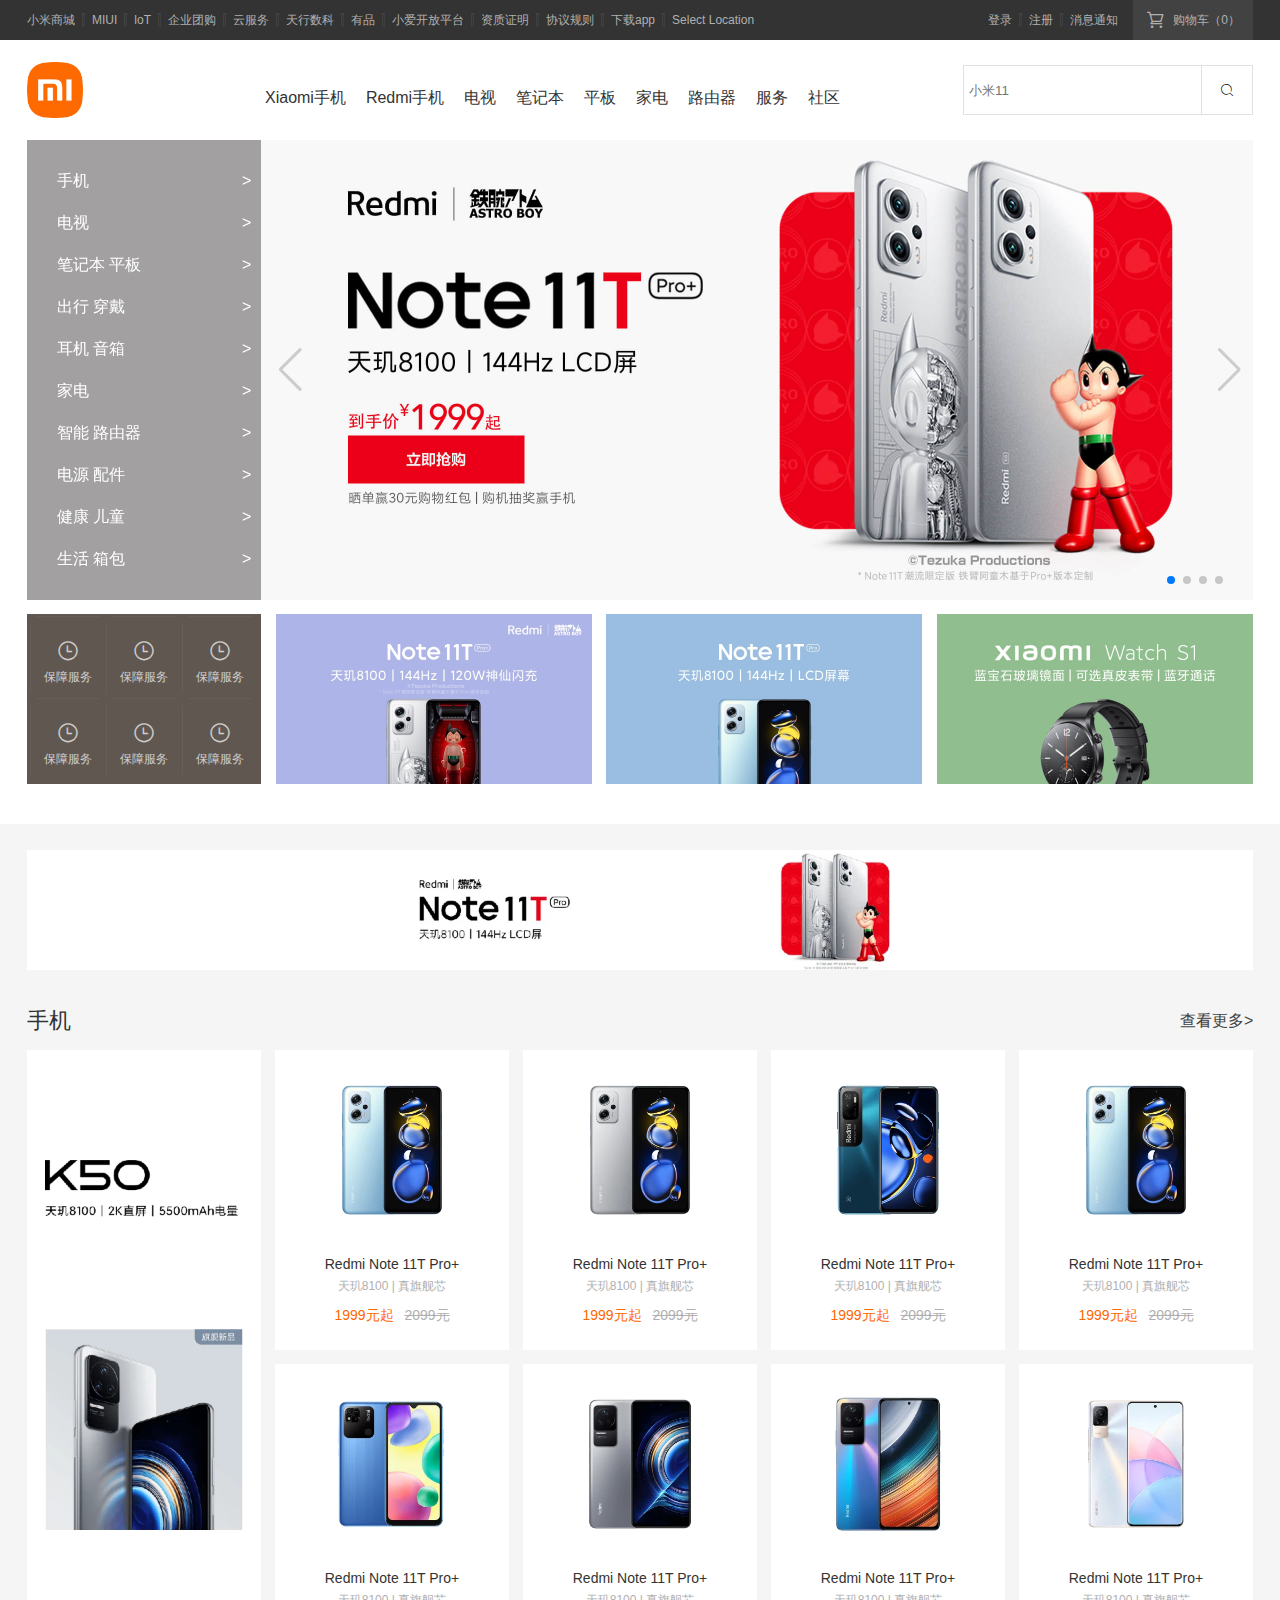
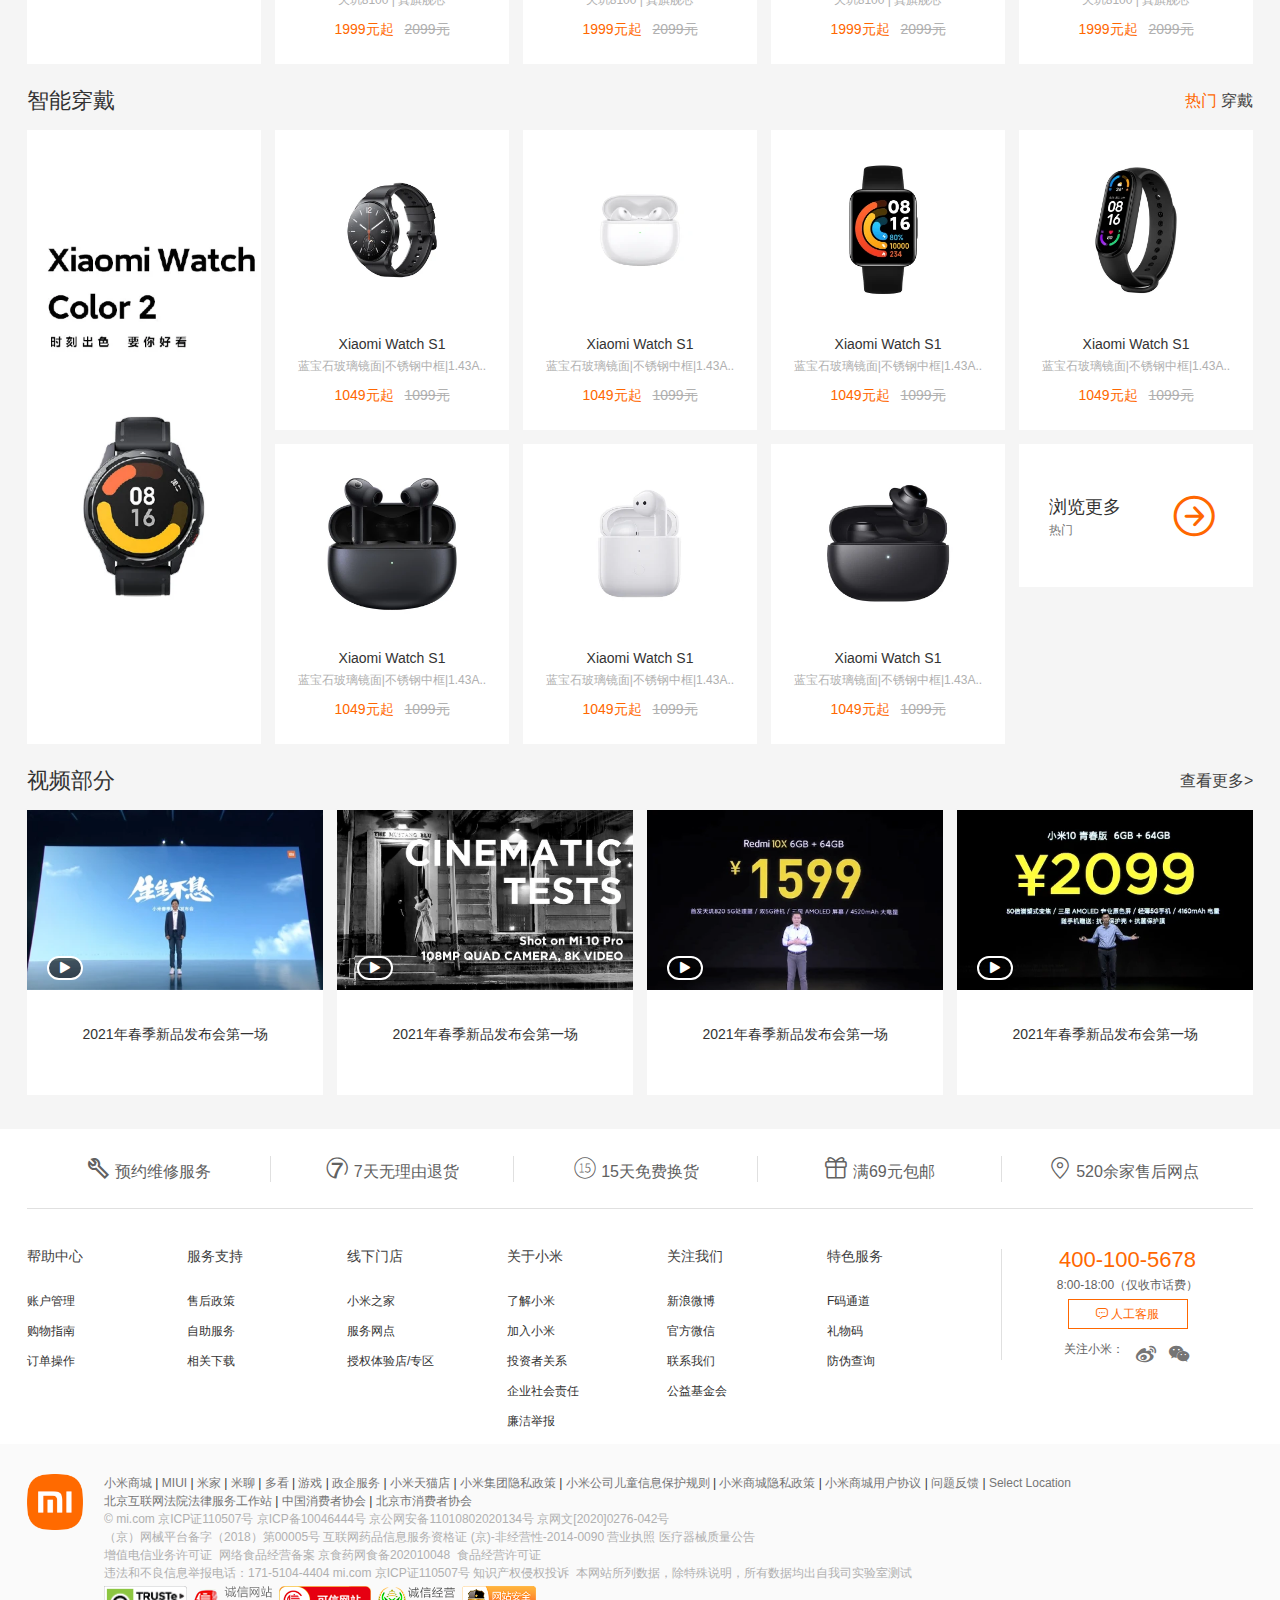
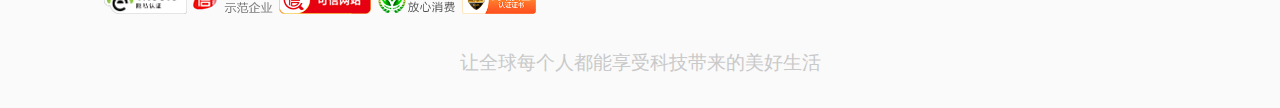
==== src/index.html @ 1a3a2226 "message" ====
<!DOCTYPE html>
<html lang="en">
  <head>
    <meta charset="UTF-8" />
    <meta http-equiv="X-UA-Compatible" content="IE=edge" />
    <meta name="viewport" content="width=device-width, initial-scale=1.0" />
    <title>Document</title>
    <link rel="stylesheet" href="./styles/css/index.css" />
  </head>
  <body>
    <!-- 头部导航 -->
    <div id="header">
      <!-- 头部里左边导航 -->
      <div class="container">
        <div id="header-nav">
          <a href="">小米商城</a>
          <span class="line">|</span>
          <a href="">MIUI</a>
          <span class="line">|</span>
          <a href="">loT</a>
          <span class="line">|</span>
          <a href="">企业团购</a>
          <span class="line">|</span>
          <a href="">云服务</a>
          <span class="line">|</span>
          <a href="">天行数科</a>
          <span class="line">|</span>
          <a href="">有品</a>
          <span class="line">|</span>
          <a href="">小爱开放平台</a>
          <span class="line">|</span>
          <a href="">资质证明</a>
          <span class="line">|</span>
          <a href="">协议规则</a>
          <span class="line">|</span>
          <a href="">下载app</a>
          <span class="line">|</span>
          <a href="">Select Location</a>
          <!--           <span class="line">|</span>
 -->
        </div>

        <!-- 头部里右边登录注册 购物车内容 -->
        <div>
          <div class="cart">
            <div class="maincart">
              <a href="javascript:;"
                ><i class="iconfont icon-caigou-xianxing"></i>
                <span>购物车（0）</span></a
              >
            </div>
            <div class="mainboard">购物车中没有商品，赶紧选购吧</div>
          </div>
          <div class="header-info">
            <a href="./login.html">登录</a>
            <span class="line">|</span>
            <a href="./register.html">注册</a>
            <span class="line">|</span>
            <a href="">消息通知</a>
          </div>
        </div>
      </div>
      <div class="site-header">
        <div class="tab-box">
          <div class="logo">
            <a href=""><img src="./images/logo-mi2.png" alt="" /></a>
          </div>
          <div class="list-box">
            <ul class="tab-list">
              <li class="nav-category">
                <!-- banner里面的list -->
                <div class="site-category">
                  <ul class="site_categoryList">
                    <li class="category-item">
                      <a href="javascript:;">手机<i>></i></a>
                      <div class="item_box children-col4 i1">
                        <ul class="children-col1 children-list">
                          <li>
                            <a href="javascript:;">
                              <img src="./images/list_1.webp" alt="" />
                              <span class="text">Redmi K40</span></a
                            >
                          </li>
                          <li>
                            <a href="javascript:;">
                              <img src="./images/list_1.webp" alt="" />
                              <span class="text">Redmi K40</span></a
                            >
                          </li>
                          <li>
                            <a href="javascript:;">
                              <img src="./images/list_1.webp" alt="" />
                              <span class="text">Redmi K40</span></a
                            >
                          </li>
                          <li>
                            <a href="javascript:;">
                              <img src="./images/list_1.webp" alt="" />
                              <span class="text">Redmi K40</span></a
                            >
                          </li>
                          <li>
                            <a href="javascript:;">
                              <img src="./images/list_1.webp" alt="" />
                              <span class="text">Redmi K40</span></a
                            >
                          </li>
                          <li>
                            <a href="javascript:;">
                              <img src="./images/list_1.webp" alt="" />
                              <span class="text">Redmi K40</span></a
                            >
                          </li>
                        </ul>
                        <ul class="children-col1 children-list">
                          <li>
                            <a href="javascript:;">
                              <img src="./images/list_1.webp" alt="" />
                              <span class="text">Redmi K40</span></a
                            >
                          </li>
                          <li>
                            <a href="javascript:;">
                              <img src="./images/list_1.webp" alt="" />
                              <span class="text">Redmi K40</span></a
                            >
                          </li>
                          <li>
                            <a href="javascript:;">
                              <img src="./images/list_1.webp" alt="" />
                              <span class="text">Redmi K40</span></a
                            >
                          </li>
                          <li>
                            <a href="javascript:;">
                              <img src="./images/list_1.webp" alt="" />
                              <span class="text">Redmi K40</span></a
                            >
                          </li>
                          <li>
                            <a href="javascript:;">
                              <img src="./images/list_1.webp" alt="" />
                              <span class="text">Redmi K40</span></a
                            >
                          </li>
                          <li>
                            <a href="javascript:;">
                              <img src="./images/list_1.webp" alt="" />
                              <span class="text">Redmi K40</span></a
                            >
                          </li>
                        </ul>
                        <ul class="children-col1 children-list">
                          <li>
                            <a href="javascript:;">
                              <img src="./images/list_1.webp" alt="" />
                              <span class="text">Redmi K40</span></a
                            >
                          </li>
                          <li>
                            <a href="javascript:;">
                              <img src="./images/list_1.webp" alt="" />
                              <span class="text">Redmi K40</span></a
                            >
                          </li>
                          <li>
                            <a href="javascript:;">
                              <img src="./images/list_1.webp" alt="" />
                              <span class="text">Redmi K40</span></a
                            >
                          </li>
                          <li>
                            <a href="javascript:;">
                              <img src="./images/list_1.webp" alt="" />
                              <span class="text">Redmi K40</span></a
                            >
                          </li>
                          <li>
                            <a href="javascript:;">
                              <img src="./images/list_1.webp" alt="" />
                              <span class="text">Redmi K40</span></a
                            >
                          </li>
                          <li>
                            <a href="javascript:;">
                              <img src="./images/list_1.webp" alt="" />
                              <span class="text">Redmi K40</span></a
                            >
                          </li>
                        </ul>
                        <ul class="children-col1 children-list">
                          <li>
                            <a href="javascript:;">
                              <img src="./images/list_1.webp" alt="" />
                              <span class="text">Redmi K40</span></a
                            >
                          </li>
                          <li>
                            <a href="javascript:;">
                              <img src="./images/list_1.webp" alt="" />
                              <span class="text">Redmi K40</span></a
                            >
                          </li>
                          <li>
                            <a href="javascript:;">
                              <img src="./images/list_1.webp" alt="" />
                              <span class="text">Redmi K40</span></a
                            >
                          </li>
                          <li>
                            <a href="javascript:;">
                              <img src="./images/list_1.webp" alt="" />
                              <span class="text">Redmi K40</span></a
                            >
                          </li>
                          <li>
                            <a href="javascript:;">
                              <img src="./images/list_1.webp" alt="" />
                              <span class="text">Redmi K40</span></a
                            >
                          </li>
                          <li>
                            <a href="javascript:;">
                              <img src="./images/list_1.webp" alt="" />
                              <span class="text">Redmi K40</span></a
                            >
                          </li>
                        </ul>
                      </div>
                    </li>
                    <li class="category-item">
                      <a href="javascript:;">电视<i>></i></a>
                      <div class="item_box children-col4 i2">
                        <ul class="children-col1 children-list">
                          <li>
                            <a href="javascript:;">
                              <img src="./images/list_1.webp" alt="" />
                              <span class="text">Redmi K40</span></a
                            >
                          </li>
                          <li>
                            <a href="javascript:;">
                              <img src="./images/list_1.webp" alt="" />
                              <span class="text">Redmi K40</span></a
                            >
                          </li>
                          <li>
                            <a href="javascript:;">
                              <img src="./images/list_1.webp" alt="" />
                              <span class="text">Redmi K40</span></a
                            >
                          </li>
                          <li>
                            <a href="javascript:;">
                              <img src="./images/list_1.webp" alt="" />
                              <span class="text">Redmi K40</span></a
                            >
                          </li>
                          <li>
                            <a href="javascript:;">
                              <img src="./images/list_1.webp" alt="" />
                              <span class="text">Redmi K40</span></a
                            >
                          </li>
                          <li>
                            <a href="javascript:;">
                              <img src="./images/list_1.webp" alt="" />
                              <span class="text">Redmi K40</span></a
                            >
                          </li>
                        </ul>
                        <ul class="children-col1 children-list">
                          <li>
                            <a href="javascript:;">
                              <img src="./images/list_1.webp" alt="" />
                              <span class="text">Redmi K40</span></a
                            >
                          </li>
                          <li>
                            <a href="javascript:;">
                              <img src="./images/list_1.webp" alt="" />
                              <span class="text">Redmi K40</span></a
                            >
                          </li>
                          <li>
                            <a href="javascript:;">
                              <img src="./images/list_1.webp" alt="" />
                              <span class="text">Redmi K40</span></a
                            >
                          </li>
                          <li>
                            <a href="javascript:;">
                              <img src="./images/list_1.webp" alt="" />
                              <span class="text">Redmi K40</span></a
                            >
                          </li>
                          <li>
                            <a href="javascript:;">
                              <img src="./images/list_1.webp" alt="" />
                              <span class="text">Redmi K40</span></a
                            >
                          </li>
                          <li>
                            <a href="javascript:;">
                              <img src="./images/list_1.webp" alt="" />
                              <span class="text">Redmi K40</span></a
                            >
                          </li>
                        </ul>
                        <ul class="children-col1 children-list">
                          <li>
                            <a href="javascript:;">
                              <img src="./images/list_1.webp" alt="" />
                              <span class="text">Redmi K40</span></a
                            >
                          </li>
                          <li>
                            <a href="javascript:;">
                              <img src="./images/list_1.webp" alt="" />
                              <span class="text">Redmi K40</span></a
                            >
                          </li>
                          <li>
                            <a href="javascript:;">
                              <img src="./images/list_1.webp" alt="" />
                              <span class="text">Redmi K40</span></a
                            >
                          </li>
                          <li>
                            <a href="javascript:;">
                              <img src="./images/list_1.webp" alt="" />
                              <span class="text">Redmi K40</span></a
                            >
                          </li>
                          <li>
                            <a href="javascript:;">
                              <img src="./images/list_1.webp" alt="" />
                              <span class="text">Redmi K40</span></a
                            >
                          </li>
                          <li>
                            <a href="javascript:;">
                              <img src="./images/list_1.webp" alt="" />
                              <span class="text">Redmi K40</span></a
                            >
                          </li>
                        </ul>
                        <ul class="children-col1 children-list">
                          <li>
                            <a href="javascript:;">
                              <img src="./images/list_1.webp" alt="" />
                              <span class="text">Redmi K40</span></a
                            >
                          </li>
                          <li>
                            <a href="javascript:;">
                              <img src="./images/list_1.webp" alt="" />
                              <span class="text">Redmi K40</span></a
                            >
                          </li>
                          <li>
                            <a href="javascript:;">
                              <img src="./images/list_1.webp" alt="" />
                              <span class="text">Redmi K40</span></a
                            >
                          </li>
                          <li>
                            <a href="javascript:;">
                              <img src="./images/list_1.webp" alt="" />
                              <span class="text">Redmi K40</span></a
                            >
                          </li>
                          <li>
                            <a href="javascript:;">
                              <img src="./images/list_1.webp" alt="" />
                              <span class="text">Redmi K40</span></a
                            >
                          </li>
                          <li>
                            <a href="javascript:;">
                              <img src="./images/list_1.webp" alt="" />
                              <span class="text">Redmi K40</span></a
                            >
                          </li>
                        </ul>
                      </div>
                    </li>
                    <li class="category-item">
                      <a href="javascript:;">笔记本 平板<i>></i></a>
                      <div class="item_box children-col4 i3">
                        <ul class="children-col1 children-list">
                          <li>
                            <a href="javascript:;">
                              <img src="./images/list_1.webp" alt="" />
                              <span class="text">Redmi K40</span></a
                            >
                          </li>
                          <li>
                            <a href="javascript:;">
                              <img src="./images/list_1.webp" alt="" />
                              <span class="text">Redmi K40</span></a
                            >
                          </li>
                          <li>
                            <a href="javascript:;">
                              <img src="./images/list_1.webp" alt="" />
                              <span class="text">Redmi K40</span></a
                            >
                          </li>
                          <li>
                            <a href="javascript:;">
                              <img src="./images/list_1.webp" alt="" />
                              <span class="text">Redmi K40</span></a
                            >
                          </li>
                          <li>
                            <a href="javascript:;">
                              <img src="./images/list_1.webp" alt="" />
                              <span class="text">Redmi K40</span></a
                            >
                          </li>
                          <li>
                            <a href="javascript:;">
                              <img src="./images/list_1.webp" alt="" />
                              <span class="text">Redmi K40</span></a
                            >
                          </li>
                        </ul>
                        <ul class="children-col1 children-list">
                          <li>
                            <a href="javascript:;">
                              <img src="./images/list_1.webp" alt="" />
                              <span class="text">Redmi K40</span></a
                            >
                          </li>
                          <li>
                            <a href="javascript:;">
                              <img src="./images/list_1.webp" alt="" />
                              <span class="text">Redmi K40</span></a
                            >
                          </li>
                          <li>
                            <a href="javascript:;">
                              <img src="./images/list_1.webp" alt="" />
                              <span class="text">Redmi K40</span></a
                            >
                          </li>
                          <li>
                            <a href="javascript:;">
                              <img src="./images/list_1.webp" alt="" />
                              <span class="text">Redmi K40</span></a
                            >
                          </li>
                          <li>
                            <a href="javascript:;">
                              <img src="./images/list_1.webp" alt="" />
                              <span class="text">Redmi K40</span></a
                            >
                          </li>
                          <li>
                            <a href="javascript:;">
                              <img src="./images/list_1.webp" alt="" />
                              <span class="text">Redmi K40</span></a
                            >
                          </li>
                        </ul>
                        <ul class="children-col1 children-list">
                          <li>
                            <a href="javascript:;">
                              <img src="./images/list_1.webp" alt="" />
                              <span class="text">Redmi K40</span></a
                            >
                          </li>
                          <li>
                            <a href="javascript:;">
                              <img src="./images/list_1.webp" alt="" />
                              <span class="text">Redmi K40</span></a
                            >
                          </li>
                          <li>
                            <a href="javascript:;">
                              <img src="./images/list_1.webp" alt="" />
                              <span class="text">Redmi K40</span></a
                            >
                          </li>
                          <li>
                            <a href="javascript:;">
                              <img src="./images/list_1.webp" alt="" />
                              <span class="text">Redmi K40</span></a
                            >
                          </li>
                          <li>
                            <a href="javascript:;">
                              <img src="./images/list_1.webp" alt="" />
                              <span class="text">Redmi K40</span></a
                            >
                          </li>
                          <li>
                            <a href="javascript:;">
                              <img src="./images/list_1.webp" alt="" />
                              <span class="text">Redmi K40</span></a
                            >
                          </li>
                        </ul>
                        <ul class="children-col1 children-list">
                          <li>
                            <a href="javascript:;">
                              <img src="./images/list_1.webp" alt="" />
                              <span class="text">Redmi K40</span></a
                            >
                          </li>
                          <li>
                            <a href="javascript:;">
                              <img src="./images/list_1.webp" alt="" />
                              <span class="text">Redmi K40</span></a
                            >
                          </li>
                          <li>
                            <a href="javascript:;">
                              <img src="./images/list_1.webp" alt="" />
                              <span class="text">Redmi K40</span></a
                            >
                          </li>
                          <li>
                            <a href="javascript:;">
                              <img src="./images/list_1.webp" alt="" />
                              <span class="text">Redmi K40</span></a
                            >
                          </li>
                          <li>
                            <a href="javascript:;">
                              <img src="./images/list_1.webp" alt="" />
                              <span class="text">Redmi K40</span></a
                            >
                          </li>
                          <li>
                            <a href="javascript:;">
                              <img src="./images/list_1.webp" alt="" />
                              <span class="text">Redmi K40</span></a
                            >
                          </li>
                        </ul>
                      </div>
                    </li>
                    <li class="category-item">
                      <a href="javascript:;">出行 穿戴<i>></i></a>
                      <div class="item_box children-col4 i4">
                        <ul class="children-col1 children-list">
                          <li>
                            <a href="javascript:;">
                              <img src="./images/list_1.webp" alt="" />
                              <span class="text">Redmi K40</span></a
                            >
                          </li>
                          <li>
                            <a href="javascript:;">
                              <img src="./images/list_1.webp" alt="" />
                              <span class="text">Redmi K40</span></a
                            >
                          </li>
                          <li>
                            <a href="javascript:;">
                              <img src="./images/list_1.webp" alt="" />
                              <span class="text">Redmi K40</span></a
                            >
                          </li>
                          <li>
                            <a href="javascript:;">
                              <img src="./images/list_1.webp" alt="" />
                              <span class="text">Redmi K40</span></a
                            >
                          </li>
                          <li>
                            <a href="javascript:;">
                              <img src="./images/list_1.webp" alt="" />
                              <span class="text">Redmi K40</span></a
                            >
                          </li>
                          <li>
                            <a href="javascript:;">
                              <img src="./images/list_1.webp" alt="" />
                              <span class="text">Redmi K40</span></a
                            >
                          </li>
                        </ul>
                        <ul class="children-col1 children-list">
                          <li>
                            <a href="javascript:;">
                              <img src="./images/list_1.webp" alt="" />
                              <span class="text">Redmi K40</span></a
                            >
                          </li>
                          <li>
                            <a href="javascript:;">
                              <img src="./images/list_1.webp" alt="" />
                              <span class="text">Redmi K40</span></a
                            >
                          </li>
                          <li>
                            <a href="javascript:;">
                              <img src="./images/list_1.webp" alt="" />
                              <span class="text">Redmi K40</span></a
                            >
                          </li>
                          <li>
                            <a href="javascript:;">
                              <img src="./images/list_1.webp" alt="" />
                              <span class="text">Redmi K40</span></a
                            >
                          </li>
                          <li>
                            <a href="javascript:;">
                              <img src="./images/list_1.webp" alt="" />
                              <span class="text">Redmi K40</span></a
                            >
                          </li>
                          <li>
                            <a href="javascript:;">
                              <img src="./images/list_1.webp" alt="" />
                              <span class="text">Redmi K40</span></a
                            >
                          </li>
                        </ul>
                        <ul class="children-col1 children-list">
                          <li>
                            <a href="javascript:;">
                              <img src="./images/list_1.webp" alt="" />
                              <span class="text">Redmi K40</span></a
                            >
                          </li>
                          <li>
                            <a href="javascript:;">
                              <img src="./images/list_1.webp" alt="" />
                              <span class="text">Redmi K40</span></a
                            >
                          </li>
                          <li>
                            <a href="javascript:;">
                              <img src="./images/list_1.webp" alt="" />
                              <span class="text">Redmi K40</span></a
                            >
                          </li>
                          <li>
                            <a href="javascript:;">
                              <img src="./images/list_1.webp" alt="" />
                              <span class="text">Redmi K40</span></a
                            >
                          </li>
                          <li>
                            <a href="javascript:;">
                              <img src="./images/list_1.webp" alt="" />
                              <span class="text">Redmi K40</span></a
                            >
                          </li>
                          <li>
                            <a href="javascript:;">
                              <img src="./images/list_1.webp" alt="" />
                              <span class="text">Redmi K40</span></a
                            >
                          </li>
                        </ul>
                        <ul class="children-col1 children-list">
                          <li>
                            <a href="javascript:;">
                              <img src="./images/list_1.webp" alt="" />
                              <span class="text">Redmi K40</span></a
                            >
                          </li>
                          <li>
                            <a href="javascript:;">
                              <img src="./images/list_1.webp" alt="" />
                              <span class="text">Redmi K40</span></a
                            >
                          </li>
                          <li>
                            <a href="javascript:;">
                              <img src="./images/list_1.webp" alt="" />
                              <span class="text">Redmi K40</span></a
                            >
                          </li>
                          <li>
                            <a href="javascript:;">
                              <img src="./images/list_1.webp" alt="" />
                              <span class="text">Redmi K40</span></a
                            >
                          </li>
                          <li>
                            <a href="javascript:;">
                              <img src="./images/list_1.webp" alt="" />
                              <span class="text">Redmi K40</span></a
                            >
                          </li>
                          <li>
                            <a href="javascript:;">
                              <img src="./images/list_1.webp" alt="" />
                              <span class="text">Redmi K40</span></a
                            >
                          </li>
                        </ul>
                      </div>
                    </li>
                    <li class="category-item">
                      <a href="javascript:;">耳机 音箱<i>></i></a>
                      <div class="item_box children-col4 i5">
                        <ul class="children-col1 children-list">
                          <li>
                            <a href="javascript:;">
                              <img src="./images/list_1.webp" alt="" />
                              <span class="text">Redmi K40</span></a
                            >
                          </li>
                          <li>
                            <a href="javascript:;">
                              <img src="./images/list_1.webp" alt="" />
                              <span class="text">Redmi K40</span></a
                            >
                          </li>
                          <li>
                            <a href="javascript:;">
                              <img src="./images/list_1.webp" alt="" />
                              <span class="text">Redmi K40</span></a
                            >
                          </li>
                          <li>
                            <a href="javascript:;">
                              <img src="./images/list_1.webp" alt="" />
                              <span class="text">Redmi K40</span></a
                            >
                          </li>
                          <li>
                            <a href="javascript:;">
                              <img src="./images/list_1.webp" alt="" />
                              <span class="text">Redmi K40</span></a
                            >
                          </li>
                          <li>
                            <a href="javascript:;">
                              <img src="./images/list_1.webp" alt="" />
                              <span class="text">Redmi K40</span></a
                            >
                          </li>
                        </ul>
                        <ul class="children-col1 children-list">
                          <li>
                            <a href="javascript:;">
                              <img src="./images/list_1.webp" alt="" />
                              <span class="text">Redmi K40</span></a
                            >
                          </li>
                          <li>
                            <a href="javascript:;">
                              <img src="./images/list_1.webp" alt="" />
                              <span class="text">Redmi K40</span></a
                            >
                          </li>
                          <li>
                            <a href="javascript:;">
                              <img src="./images/list_1.webp" alt="" />
                              <span class="text">Redmi K40</span></a
                            >
                          </li>
                          <li>
                            <a href="javascript:;">
                              <img src="./images/list_1.webp" alt="" />
                              <span class="text">Redmi K40</span></a
                            >
                          </li>
                          <li>
                            <a href="javascript:;">
                              <img src="./images/list_1.webp" alt="" />
                              <span class="text">Redmi K40</span></a
                            >
                          </li>
                          <li>
                            <a href="javascript:;">
                              <img src="./images/list_1.webp" alt="" />
                              <span class="text">Redmi K40</span></a
                            >
                          </li>
                        </ul>
                        <ul class="children-col1 children-list">
                          <li>
                            <a href="javascript:;">
                              <img src="./images/list_1.webp" alt="" />
                              <span class="text">Redmi K40</span></a
                            >
                          </li>
                          <li>
                            <a href="javascript:;">
                              <img src="./images/list_1.webp" alt="" />
                              <span class="text">Redmi K40</span></a
                            >
                          </li>
                          <li>
                            <a href="javascript:;">
                              <img src="./images/list_1.webp" alt="" />
                              <span class="text">Redmi K40</span></a
                            >
                          </li>
                          <li>
                            <a href="javascript:;">
                              <img src="./images/list_1.webp" alt="" />
                              <span class="text">Redmi K40</span></a
                            >
                          </li>
                          <li>
                            <a href="javascript:;">
                              <img src="./images/list_1.webp" alt="" />
                              <span class="text">Redmi K40</span></a
                            >
                          </li>
                          <li>
                            <a href="javascript:;">
                              <img src="./images/list_1.webp" alt="" />
                              <span class="text">Redmi K40</span></a
                            >
                          </li>
                        </ul>
                        <ul class="children-col1 children-list">
                          <li>
                            <a href="javascript:;">
                              <img src="./images/list_1.webp" alt="" />
                              <span class="text">Redmi K40</span></a
                            >
                          </li>
                          <li>
                            <a href="javascript:;">
                              <img src="./images/list_1.webp" alt="" />
                              <span class="text">Redmi K40</span></a
                            >
                          </li>
                          <li>
                            <a href="javascript:;">
                              <img src="./images/list_1.webp" alt="" />
                              <span class="text">Redmi K40</span></a
                            >
                          </li>
                          <li>
                            <a href="javascript:;">
                              <img src="./images/list_1.webp" alt="" />
                              <span class="text">Redmi K40</span></a
                            >
                          </li>
                          <li>
                            <a href="javascript:;">
                              <img src="./images/list_1.webp" alt="" />
                              <span class="text">Redmi K40</span></a
                            >
                          </li>
                          <li>
                            <a href="javascript:;">
                              <img src="./images/list_1.webp" alt="" />
                              <span class="text">Redmi K40</span></a
                            >
                          </li>
                        </ul>
                      </div>
                    </li>
                    <li class="category-item">
                      <a href="javascript:;">家电<i>></i></a>
                      <div class="item_box children-col3 i6">
                        <ul class="children-col1 children-list">
                          <li>
                            <a href="javascript:;">
                              <img src="./images/list_1.webp" alt="" />
                              <span class="text">Redmi K40</span></a
                            >
                          </li>
                          <li>
                            <a href="javascript:;">
                              <img src="./images/list_1.webp" alt="" />
                              <span class="text">Redmi K40</span></a
                            >
                          </li>
                          <li>
                            <a href="javascript:;">
                              <img src="./images/list_1.webp" alt="" />
                              <span class="text">Redmi K40</span></a
                            >
                          </li>
                          <li>
                            <a href="javascript:;">
                              <img src="./images/list_1.webp" alt="" />
                              <span class="text">Redmi K40</span></a
                            >
                          </li>
                          <li>
                            <a href="javascript:;">
                              <img src="./images/list_1.webp" alt="" />
                              <span class="text">Redmi K40</span></a
                            >
                          </li>
                          <li>
                            <a href="javascript:;">
                              <img src="./images/list_1.webp" alt="" />
                              <span class="text">Redmi K40</span></a
                            >
                          </li>
                        </ul>
                        <ul class="children-col1 children-list">
                          <li>
                            <a href="javascript:;">
                              <img src="./images/list_1.webp" alt="" />
                              <span class="text">Redmi K40</span></a
                            >
                          </li>
                          <li>
                            <a href="javascript:;">
                              <img src="./images/list_1.webp" alt="" />
                              <span class="text">Redmi K40</span></a
                            >
                          </li>
                          <li>
                            <a href="javascript:;">
                              <img src="./images/list_1.webp" alt="" />
                              <span class="text">Redmi K40</span></a
                            >
                          </li>
                          <li>
                            <a href="javascript:;">
                              <img src="./images/list_1.webp" alt="" />
                              <span class="text">Redmi K40</span></a
                            >
                          </li>
                          <li>
                            <a href="javascript:;">
                              <img src="./images/list_1.webp" alt="" />
                              <span class="text">Redmi K40</span></a
                            >
                          </li>
                          <li>
                            <a href="javascript:;">
                              <img src="./images/list_1.webp" alt="" />
                              <span class="text">Redmi K40</span></a
                            >
                          </li>
                        </ul>
                        <ul class="children-col1 children-list">
                          <li>
                            <a href="javascript:;">
                              <img src="./images/list_1.webp" alt="" />
                              <span class="text">Redmi K40</span></a
                            >
                          </li>
                          <li>
                            <a href="javascript:;">
                              <img src="./images/list_1.webp" alt="" />
                              <span class="text">Redmi K40</span></a
                            >
                          </li>
                          <li>
                            <a href="javascript:;">
                              <img src="./images/list_1.webp" alt="" />
                              <span class="text">Redmi K40</span></a
                            >
                          </li>
                          <li>
                            <a href="javascript:;">
                              <img src="./images/list_1.webp" alt="" />
                              <span class="text">Redmi K40</span></a
                            >
                          </li>
                          <li>
                            <a href="javascript:;">
                              <img src="./images/list_1.webp" alt="" />
                              <span class="text">Redmi K40</span></a
                            >
                          </li>
                          <li>
                            <a href="javascript:;">
                              <img src="./images/list_1.webp" alt="" />
                              <span class="text">Redmi K40</span></a
                            >
                          </li>
                        </ul>
                        <!--  <ul class="children-col1 children-list">
                          <li>
                            <a href="javascript:;">
                              <img src="./images/list_1.webp" alt="" />
                              <span class="text">Redmi K40</span></a
                            >
                          </li>
                          <li>
                            <a href="javascript:;">
                              <img src="./images/list_1.webp" alt="" />
                              <span class="text">Redmi K40</span></a
                            >
                          </li>
                          <li>
                            <a href="javascript:;">
                              <img src="./images/list_1.webp" alt="" />
                              <span class="text">Redmi K40</span></a
                            >
                          </li>
                          <li>
                            <a href="javascript:;">
                              <img src="./images/list_1.webp" alt="" />
                              <span class="text">Redmi K40</span></a
                            >
                          </li>
                          <li>
                            <a href="javascript:;">
                              <img src="./images/list_1.webp" alt="" />
                              <span class="text">Redmi K40</span></a
                            >
                          </li>
                          <li>
                            <a href="javascript:;">
                              <img src="./images/list_1.webp" alt="" />
                              <span class="text">Redmi K40</span></a
                            >
                          </li>
                        </ul> -->
                      </div>
                    </li>
                    <li class="category-item">
                      <a href="javascript:;">智能 路由器<i>></i></a>
                      <div class="item_box children-col4 i7">
                        <ul class="children-col1 children-list">
                          <li>
                            <a href="javascript:;">
                              <img src="./images/list_1.webp" alt="" />
                              <span class="text">Redmi K40</span></a
                            >
                          </li>
                          <li>
                            <a href="javascript:;">
                              <img src="./images/list_1.webp" alt="" />
                              <span class="text">Redmi K40</span></a
                            >
                          </li>
                          <li>
                            <a href="javascript:;">
                              <img src="./images/list_1.webp" alt="" />
                              <span class="text">Redmi K40</span></a
                            >
                          </li>
                          <li>
                            <a href="javascript:;">
                              <img src="./images/list_1.webp" alt="" />
                              <span class="text">Redmi K40</span></a
                            >
                          </li>
                          <li>
                            <a href="javascript:;">
                              <img src="./images/list_1.webp" alt="" />
                              <span class="text">Redmi K40</span></a
                            >
                          </li>
                          <li>
                            <a href="javascript:;">
                              <img src="./images/list_1.webp" alt="" />
                              <span class="text">Redmi K40</span></a
                            >
                          </li>
                        </ul>
                        <ul class="children-col1 children-list">
                          <li>
                            <a href="javascript:;">
                              <img src="./images/list_1.webp" alt="" />
                              <span class="text">Redmi K40</span></a
                            >
                          </li>
                          <li>
                            <a href="javascript:;">
                              <img src="./images/list_1.webp" alt="" />
                              <span class="text">Redmi K40</span></a
                            >
                          </li>
                          <li>
                            <a href="javascript:;">
                              <img src="./images/list_1.webp" alt="" />
                              <span class="text">Redmi K40</span></a
                            >
                          </li>
                          <li>
                            <a href="javascript:;">
                              <img src="./images/list_1.webp" alt="" />
                              <span class="text">Redmi K40</span></a
                            >
                          </li>
                          <li>
                            <a href="javascript:;">
                              <img src="./images/list_1.webp" alt="" />
                              <span class="text">Redmi K40</span></a
                            >
                          </li>
                          <li>
                            <a href="javascript:;">
                              <img src="./images/list_1.webp" alt="" />
                              <span class="text">Redmi K40</span></a
                            >
                          </li>
                        </ul>
                        <ul class="children-col1 children-list">
                          <li>
                            <a href="javascript:;">
                              <img src="./images/list_1.webp" alt="" />
                              <span class="text">Redmi K40</span></a
                            >
                          </li>
                          <li>
                            <a href="javascript:;">
                              <img src="./images/list_1.webp" alt="" />
                              <span class="text">Redmi K40</span></a
                            >
                          </li>
                          <li>
                            <a href="javascript:;">
                              <img src="./images/list_1.webp" alt="" />
                              <span class="text">Redmi K40</span></a
                            >
                          </li>
                          <li>
                            <a href="javascript:;">
                              <img src="./images/list_1.webp" alt="" />
                              <span class="text">Redmi K40</span></a
                            >
                          </li>
                          <li>
                            <a href="javascript:;">
                              <img src="./images/list_1.webp" alt="" />
                              <span class="text">Redmi K40</span></a
                            >
                          </li>
                          <li>
                            <a href="javascript:;">
                              <img src="./images/list_1.webp" alt="" />
                              <span class="text">Redmi K40</span></a
                            >
                          </li>
                        </ul>
                        <ul class="children-col1 children-list">
                          <li>
                            <a href="javascript:;">
                              <img src="./images/list_1.webp" alt="" />
                              <span class="text">Redmi K40</span></a
                            >
                          </li>
                          <li>
                            <a href="javascript:;">
                              <img src="./images/list_1.webp" alt="" />
                              <span class="text">Redmi K40</span></a
                            >
                          </li>
                          <li>
                            <a href="javascript:;">
                              <img src="./images/list_1.webp" alt="" />
                              <span class="text">Redmi K40</span></a
                            >
                          </li>
                          <li>
                            <a href="javascript:;">
                              <img src="./images/list_1.webp" alt="" />
                              <span class="text">Redmi K40</span></a
                            >
                          </li>
                          <li>
                            <a href="javascript:;">
                              <img src="./images/list_1.webp" alt="" />
                              <span class="text">Redmi K40</span></a
                            >
                          </li>
                          <li>
                            <a href="javascript:;">
                              <img src="./images/list_1.webp" alt="" />
                              <span class="text">Redmi K40</span></a
                            >
                          </li>
                        </ul>
                      </div>
                    </li>
                    <li class="category-item">
                      <a href="javascript:;">电源 配件<i>></i></a>
                      <div class="item_box children-col2 i8">
                        <ul class="children-col1 children-list">
                          <li>
                            <a href="javascript:;">
                              <img src="./images/list_1.webp" alt="" />
                              <span class="text">Redmi K40</span></a
                            >
                          </li>
                          <li>
                            <a href="javascript:;">
                              <img src="./images/list_1.webp" alt="" />
                              <span class="text">Redmi K40</span></a
                            >
                          </li>
                          <li>
                            <a href="javascript:;">
                              <img src="./images/list_1.webp" alt="" />
                              <span class="text">Redmi K40</span></a
                            >
                          </li>
                          <li>
                            <a href="javascript:;">
                              <img src="./images/list_1.webp" alt="" />
                              <span class="text">Redmi K40</span></a
                            >
                          </li>
                          <li>
                            <a href="javascript:;">
                              <img src="./images/list_1.webp" alt="" />
                              <span class="text">Redmi K40</span></a
                            >
                          </li>
                          <li>
                            <a href="javascript:;">
                              <img src="./images/list_1.webp" alt="" />
                              <span class="text">Redmi K40</span></a
                            >
                          </li>
                        </ul>
                        <ul class="children-col1 children-list">
                          <li>
                            <a href="javascript:;">
                              <img src="./images/list_1.webp" alt="" />
                              <span class="text">Redmi K40</span></a
                            >
                          </li>
                          <li>
                            <a href="javascript:;">
                              <img src="./images/list_1.webp" alt="" />
                              <span class="text">Redmi K40</span></a
                            >
                          </li>
                          <li>
                            <a href="javascript:;">
                              <img src="./images/list_1.webp" alt="" />
                              <span class="text">Redmi K40</span></a
                            >
                          </li>
                          <li>
                            <a href="javascript:;">
                              <img src="./images/list_1.webp" alt="" />
                              <span class="text">Redmi K40</span></a
                            >
                          </li>
                          <li>
                            <a href="javascript:;">
                              <img src="./images/list_1.webp" alt="" />
                              <span class="text">Redmi K40</span></a
                            >
                          </li>
                          <li>
                            <a href="javascript:;">
                              <img src="./images/list_1.webp" alt="" />
                              <span class="text">Redmi K40</span></a
                            >
                          </li>
                        </ul>
                        <!--  <ul class="children-col1 children-list">
                          <li>
                            <a href="javascript:;">
                              <img src="./images/list_1.webp" alt="" />
                              <span class="text">Redmi K40</span></a
                            >
                          </li>
                          <li>
                            <a href="javascript:;">
                              <img src="./images/list_1.webp" alt="" />
                              <span class="text">Redmi K40</span></a
                            >
                          </li>
                          <li>
                            <a href="javascript:;">
                              <img src="./images/list_1.webp" alt="" />
                              <span class="text">Redmi K40</span></a
                            >
                          </li>
                          <li>
                            <a href="javascript:;">
                              <img src="./images/list_1.webp" alt="" />
                              <span class="text">Redmi K40</span></a
                            >
                          </li>
                          <li>
                            <a href="javascript:;">
                              <img src="./images/list_1.webp" alt="" />
                              <span class="text">Redmi K40</span></a
                            >
                          </li>
                          <li>
                            <a href="javascript:;">
                              <img src="./images/list_1.webp" alt="" />
                              <span class="text">Redmi K40</span></a
                            >
                          </li>
                        </ul>
                        <ul class="children-col1 children-list">
                          <li>
                            <a href="javascript:;">
                              <img src="./images/list_1.webp" alt="" />
                              <span class="text">Redmi K40</span></a
                            >
                          </li>
                          <li>
                            <a href="javascript:;">
                              <img src="./images/list_1.webp" alt="" />
                              <span class="text">Redmi K40</span></a
                            >
                          </li>
                          <li>
                            <a href="javascript:;">
                              <img src="./images/list_1.webp" alt="" />
                              <span class="text">Redmi K40</span></a
                            >
                          </li>
                          <li>
                            <a href="javascript:;">
                              <img src="./images/list_1.webp" alt="" />
                              <span class="text">Redmi K40</span></a
                            >
                          </li>
                          <li>
                            <a href="javascript:;">
                              <img src="./images/list_1.webp" alt="" />
                              <span class="text">Redmi K40</span></a
                            >
                          </li>
                          <li>
                            <a href="javascript:;">
                              <img src="./images/list_1.webp" alt="" />
                              <span class="text">Redmi K40</span></a
                            >
                          </li>
                        </ul> -->
                      </div>
                    </li>
                    <li class="category-item">
                      <a href="javascript:;">健康 儿童<i>></i></a>
                      <div class="item_box children-col3 i9">
                        <!--   <ul class="children-col1 children-list">
                          <li>
                            <a href="javascript:;">
                              <img src="./images/list_1.webp" alt="" />
                              <span class="text">Redmi K40</span></a
                            >
                          </li>
                          <li>
                            <a href="javascript:;">
                              <img src="./images/list_1.webp" alt="" />
                              <span class="text">Redmi K40</span></a
                            >
                          </li>
                          <li>
                            <a href="javascript:;">
                              <img src="./images/list_1.webp" alt="" />
                              <span class="text">Redmi K40</span></a
                            >
                          </li>
                          <li>
                            <a href="javascript:;">
                              <img src="./images/list_1.webp" alt="" />
                              <span class="text">Redmi K40</span></a
                            >
                          </li>
                          <li>
                            <a href="javascript:;">
                              <img src="./images/list_1.webp" alt="" />
                              <span class="text">Redmi K40</span></a
                            >
                          </li>
                          <li>
                            <a href="javascript:;">
                              <img src="./images/list_1.webp" alt="" />
                              <span class="text">Redmi K40</span></a
                            >
                          </li>
                        </ul> -->
                        <ul class="children-col1 children-list">
                          <li>
                            <a href="javascript:;">
                              <img src="./images/list_1.webp" alt="" />
                              <span class="text">Redmi K40</span></a
                            >
                          </li>
                          <li>
                            <a href="javascript:;">
                              <img src="./images/list_1.webp" alt="" />
                              <span class="text">Redmi K40</span></a
                            >
                          </li>
                          <li>
                            <a href="javascript:;">
                              <img src="./images/list_1.webp" alt="" />
                              <span class="text">Redmi K40</span></a
                            >
                          </li>
                          <li>
                            <a href="javascript:;">
                              <img src="./images/list_1.webp" alt="" />
                              <span class="text">Redmi K40</span></a
                            >
                          </li>
                          <li>
                            <a href="javascript:;">
                              <img src="./images/list_1.webp" alt="" />
                              <span class="text">Redmi K40</span></a
                            >
                          </li>
                          <li>
                            <a href="javascript:;">
                              <img src="./images/list_1.webp" alt="" />
                              <span class="text">Redmi K40</span></a
                            >
                          </li>
                        </ul>
                        <ul class="children-col1 children-list">
                          <li>
                            <a href="javascript:;">
                              <img src="./images/list_1.webp" alt="" />
                              <span class="text">Redmi K40</span></a
                            >
                          </li>
                          <li>
                            <a href="javascript:;">
                              <img src="./images/list_1.webp" alt="" />
                              <span class="text">Redmi K40</span></a
                            >
                          </li>
                          <li>
                            <a href="javascript:;">
                              <img src="./images/list_1.webp" alt="" />
                              <span class="text">Redmi K40</span></a
                            >
                          </li>
                          <li>
                            <a href="javascript:;">
                              <img src="./images/list_1.webp" alt="" />
                              <span class="text">Redmi K40</span></a
                            >
                          </li>
                          <li>
                            <a href="javascript:;">
                              <img src="./images/list_1.webp" alt="" />
                              <span class="text">Redmi K40</span></a
                            >
                          </li>
                          <li>
                            <a href="javascript:;">
                              <img src="./images/list_1.webp" alt="" />
                              <span class="text">Redmi K40</span></a
                            >
                          </li>
                        </ul>
                        <ul class="children-col1 children-list">
                          <li>
                            <a href="javascript:;">
                              <img src="./images/list_1.webp" alt="" />
                              <span class="text">Redmi K40</span></a
                            >
                          </li>
                          <li>
                            <a href="javascript:;">
                              <img src="./images/list_1.webp" alt="" />
                              <span class="text">Redmi K40</span></a
                            >
                          </li>
                          <li>
                            <a href="javascript:;">
                              <img src="./images/list_1.webp" alt="" />
                              <span class="text">Redmi K40</span></a
                            >
                          </li>
                          <li>
                            <a href="javascript:;">
                              <img src="./images/list_1.webp" alt="" />
                              <span class="text">Redmi K40</span></a
                            >
                          </li>
                          <li>
                            <a href="javascript:;">
                              <img src="./images/list_1.webp" alt="" />
                              <span class="text">Redmi K40</span></a
                            >
                          </li>
                          <li>
                            <a href="javascript:;">
                              <img src="./images/list_1.webp" alt="" />
                              <span class="text">Redmi K40</span></a
                            >
                          </li>
                        </ul>
                      </div>
                    </li>
                    <li class="category-item">
                      <a href="javascript:;">生活 箱包<i>></i></a>
                      <div class="item_box children-col4 i10">
                        <ul class="children-col1 children-list">
                          <li>
                            <a href="javascript:;">
                              <img src="./images/list_1.webp" alt="" />
                              <span class="text">Redmi K40</span></a
                            >
                          </li>
                          <li>
                            <a href="javascript:;">
                              <img src="./images/list_1.webp" alt="" />
                              <span class="text">Redmi K40</span></a
                            >
                          </li>
                          <li>
                            <a href="javascript:;">
                              <img src="./images/list_1.webp" alt="" />
                              <span class="text">Redmi K40</span></a
                            >
                          </li>
                          <li>
                            <a href="javascript:;">
                              <img src="./images/list_1.webp" alt="" />
                              <span class="text">Redmi K40</span></a
                            >
                          </li>
                          <li>
                            <a href="javascript:;">
                              <img src="./images/list_1.webp" alt="" />
                              <span class="text">Redmi K40</span></a
                            >
                          </li>
                          <li>
                            <a href="javascript:;">
                              <img src="./images/list_1.webp" alt="" />
                              <span class="text">Redmi K40</span></a
                            >
                          </li>
                        </ul>
                        <ul class="children-col1 children-list">
                          <li>
                            <a href="javascript:;">
                              <img src="./images/list_1.webp" alt="" />
                              <span class="text">Redmi K40</span></a
                            >
                          </li>
                          <li>
                            <a href="javascript:;">
                              <img src="./images/list_1.webp" alt="" />
                              <span class="text">Redmi K40</span></a
                            >
                          </li>
                          <li>
                            <a href="javascript:;">
                              <img src="./images/list_1.webp" alt="" />
                              <span class="text">Redmi K40</span></a
                            >
                          </li>
                          <li>
                            <a href="javascript:;">
                              <img src="./images/list_1.webp" alt="" />
                              <span class="text">Redmi K40</span></a
                            >
                          </li>
                          <li>
                            <a href="javascript:;">
                              <img src="./images/list_1.webp" alt="" />
                              <span class="text">Redmi K40</span></a
                            >
                          </li>
                          <li>
                            <a href="javascript:;">
                              <img src="./images/list_1.webp" alt="" />
                              <span class="text">Redmi K40</span></a
                            >
                          </li>
                        </ul>
                        <ul class="children-col1 children-list">
                          <li>
                            <a href="javascript:;">
                              <img src="./images/list_1.webp" alt="" />
                              <span class="text">Redmi K40</span></a
                            >
                          </li>
                          <li>
                            <a href="javascript:;">
                              <img src="./images/list_1.webp" alt="" />
                              <span class="text">Redmi K40</span></a
                            >
                          </li>
                          <li>
                            <a href="javascript:;">
                              <img src="./images/list_1.webp" alt="" />
                              <span class="text">Redmi K40</span></a
                            >
                          </li>
                          <li>
                            <a href="javascript:;">
                              <img src="./images/list_1.webp" alt="" />
                              <span class="text">Redmi K40</span></a
                            >
                          </li>
                          <li>
                            <a href="javascript:;">
                              <img src="./images/list_1.webp" alt="" />
                              <span class="text">Redmi K40</span></a
                            >
                          </li>
                          <li>
                            <a href="javascript:;">
                              <img src="./images/list_1.webp" alt="" />
                              <span class="text">Redmi K40</span></a
                            >
                          </li>
                        </ul>
                        <ul class="children-col1 children-list">
                          <li>
                            <a href="javascript:;">
                              <img src="./images/list_1.webp" alt="" />
                              <span class="text">Redmi K40</span></a
                            >
                          </li>
                          <li>
                            <a href="javascript:;">
                              <img src="./images/list_1.webp" alt="" />
                              <span class="text">Redmi K40</span></a
                            >
                          </li>
                          <li>
                            <a href="javascript:;">
                              <img src="./images/list_1.webp" alt="" />
                              <span class="text">Redmi K40</span></a
                            >
                          </li>
                          <li>
                            <a href="javascript:;">
                              <img src="./images/list_1.webp" alt="" />
                              <span class="text">Redmi K40</span></a
                            >
                          </li>
                          <li>
                            <a href="javascript:;">
                              <img src="./images/list_1.webp" alt="" />
                              <span class="text">Redmi K40</span></a
                            >
                          </li>
                          <li>
                            <a href="javascript:;">
                              <img src="./images/list_1.webp" alt="" />
                              <span class="text">Redmi K40</span></a
                            >
                          </li>
                        </ul>
                      </div>
                    </li>
                  </ul>
                </div>
              </li>
              <li class="nav-item">
                <a href="" class="link">Xiaomi手机</a>
                <!-- ------------------------------------------- -->
                <!-- -------------tab-box移入要显示的盒子-------- -->
                <!-- ------------------------------------------- -->
                <div class="item-children">
                  <div class="child-container">
                    <ul class="children-list">
                      <li class="first">
                        <a href="">
                          <div class="figure">
                            <img
                              src="./images/Xiaomi_1.webp"
                              alt="Xiaomi Civi 1s"
                              width="160"
                              height="110"
                            />
                          </div>
                          <div class="title">Xiaomi Civi 1s</div>
                          <p class="price">2299元起</p>
                        </a>
                      </li>
                      <li>
                        <a href="">
                          <div class="figure">
                            <img
                              src="./images/Xiaomi_2.webp"
                              alt="Xiaomi Civi 1s"
                              width="160"
                              height="110"
                            />
                          </div>
                          <div class="title">Xiaomi Civi 1s</div>
                          <p class="price">2299元起</p>
                        </a>
                      </li>
                      <li>
                        <a href="">
                          <div class="figure">
                            <img
                              src="./images/Xiaomi_3.webp"
                              alt="Xiaomi Civi 1s"
                              width="160"
                              height="110"
                            />
                          </div>
                          <div class="title">Xiaomi Civi 1s</div>
                          <p class="price">2299元起</p>
                        </a>
                      </li>
                      <li>
                        <a href="">
                          <div class="figure">
                            <img
                              src="./images/Xiaomi_4.webp"
                              alt="Xiaomi Civi 1s"
                              width="160"
                              height="110"
                            />
                          </div>
                          <div class="title">Xiaomi Civi 1s</div>
                          <p class="price">2299元起</p>
                        </a>
                      </li>
                      <li>
                        <a href="">
                          <div class="figure">
                            <img
                              src="./images/xiaomi_5.webp"
                              alt="Xiaomi Civi 1s"
                              width="160"
                              height="110"
                            />
                          </div>
                          <div class="title">Xiaomi Civi 1s</div>
                          <p class="price">2299元起</p>
                        </a>
                      </li>
                      <li>
                        <a href="">
                          <div class="figure">
                            <img
                              src="./images/Xiaomi_6.webp"
                              alt="Xiaomi Civi 1s"
                              width="160"
                              height="110"
                            />
                          </div>
                          <div class="title">Xiaomi Civi 1s</div>
                          <p class="price">2299元起</p>
                        </a>
                      </li>
                    </ul>
                  </div>
                </div>
              </li>
              <li class="nav-item">
                <a href="" class="link">Redmi手机</a>
                <!-- ------------------------------------------- -->
                <!-- -------------tab-box移入要显示的盒子-------- -->
                <!-- ------------------------------------------- -->
                <div class="item-children">
                  <div class="child-container">
                    <ul class="children-list">
                      <li class="first">
                        <a href="">
                          <div class="figure">
                            <img
                              src="./images/R_1.webp"
                              alt="Xiaomi Civi 1s"
                              width="160"
                              height="110"
                            />
                          </div>
                          <div class="title">Redmi Note 11pro+</div>
                          <p class="price">2299元起</p>
                        </a>
                      </li>
                      <li>
                        <a href="">
                          <div class="figure">
                            <img
                              src="./images/R_2.webp"
                              alt="Xiaomi Civi 1s"
                              width="160"
                              height="110"
                            />
                          </div>
                          <div class="title">Xiaomi Civi 1s</div>
                          <p class="price">2299元起</p>
                        </a>
                      </li>
                      <li>
                        <a href="">
                          <div class="figure">
                            <img
                              src="./images/R_3.webp"
                              alt="Xiaomi Civi 1s"
                              width="160"
                              height="110"
                            />
                          </div>
                          <div class="title">Xiaomi Civi 1s</div>
                          <p class="price">2299元起</p>
                        </a>
                      </li>
                      <li>
                        <a href="">
                          <div class="figure">
                            <img
                              src="./images/R_4.webp"
                              alt="Xiaomi Civi 1s"
                              width="160"
                              height="110"
                            />
                          </div>
                          <div class="title">Xiaomi Civi 1s</div>
                          <p class="price">2299元起</p>
                        </a>
                      </li>
                      <li>
                        <a href="">
                          <div class="figure">
                            <img
                              src="./images/R_5.webp"
                              alt="Xiaomi Civi 1s"
                              width="160"
                              height="110"
                            />
                          </div>
                          <div class="title">Xiaomi Civi 1s</div>
                          <p class="price">2299元起</p>
                        </a>
                      </li>
                      <li>
                        <a href="">
                          <div class="figure">
                            <img
                              src="./images/R_6.webp"
                              alt="Xiaomi Civi 1s"
                              width="160"
                              height="110"
                            />
                          </div>
                          <div class="title">Xiaomi Civi 1s</div>
                          <p class="price">2299元起</p>
                        </a>
                      </li>
                    </ul>
                  </div>
                </div>
              </li>
              <li class="nav-item">
                <a href="" class="link">电视</a>
                <!-- ------------------------------------------- -->
                <!-- -------------tab-box移入要显示的盒子-------- -->
                <!-- ------------------------------------------- -->
                <div class="item-children">
                  <div class="child-container">
                    <ul class="children-list">
                      <li class="first">
                        <a href="">
                          <div class="figure">
                            <img
                              src="./images/w_1.webp"
                              alt="Xiaomi Civi 1s"
                              width="160"
                              height="110"
                            />
                          </div>
                          <div class="title">Redmi Note 11pro+</div>
                          <p class="price">2299元起</p>
                        </a>
                      </li>
                      <li>
                        <a href="">
                          <div class="figure">
                            <img
                              src="./images/w_2.webp"
                              alt="Xiaomi Civi 1s"
                              width="160"
                              height="110"
                            />
                          </div>
                          <div class="title">Xiaomi Civi 1s</div>
                          <p class="price">2299元起</p>
                        </a>
                      </li>
                      <li>
                        <a href="">
                          <div class="figure">
                            <img
                              src="./images/w_3.webp"
                              alt="Xiaomi Civi 1s"
                              width="160"
                              height="110"
                            />
                          </div>
                          <div class="title">Xiaomi Civi 1s</div>
                          <p class="price">2299元起</p>
                        </a>
                      </li>
                      <li>
                        <a href="">
                          <div class="figure">
                            <img
                              src="./images/w_4.webp"
                              alt="Xiaomi Civi 1s"
                              width="160"
                              height="110"
                            />
                          </div>
                          <div class="title">Xiaomi Civi 1s</div>
                          <p class="price">2299元起</p>
                        </a>
                      </li>
                      <li>
                        <a href="">
                          <div class="figure">
                            <img
                              src="./images/w_5.webp"
                              alt="Xiaomi Civi 1s"
                              width="160"
                              height="110"
                            />
                          </div>
                          <div class="title">Xiaomi Civi 1s</div>
                          <p class="price">2299元起</p>
                        </a>
                      </li>
                      <li>
                        <a href="">
                          <div class="figure">
                            <img
                              src="./images/w_1.webp"
                              alt="Xiaomi Civi 1s"
                              width="160"
                              height="110"
                            />
                          </div>
                          <div class="title">Xiaomi Civi 1s</div>
                          <p class="price">2299元起</p>
                        </a>
                      </li>
                    </ul>
                  </div>
                </div>
              </li>
              <li class="nav-item">
                <a href="" class="link">笔记本</a>
                <!-- ------------------------------------------- -->
                <!-- -------------tab-box移入要显示的盒子-------- -->
                <!-- ------------------------------------------- -->
                <div class="item-children">
                  <div class="child-container">
                    <ul class="children-list">
                      <li class="first">
                        <a href="">
                          <div class="figure">
                            <img
                              src="./images/b_1.webp"
                              alt="Xiaomi Civi 1s"
                              width="160"
                              height="110"
                            />
                          </div>
                          <div class="title">Redmi Note 11pro+</div>
                          <p class="price">2299元起</p>
                        </a>
                      </li>
                      <li>
                        <a href="">
                          <div class="figure">
                            <img
                              src="./images/b_2.webp"
                              alt="Xiaomi Civi 1s"
                              width="160"
                              height="110"
                            />
                          </div>
                          <div class="title">Xiaomi Civi 1s</div>
                          <p class="price">2299元起</p>
                        </a>
                      </li>
                      <li>
                        <a href="">
                          <div class="figure">
                            <img
                              src="./images/b_2.webp"
                              alt="Xiaomi Civi 1s"
                              width="160"
                              height="110"
                            />
                          </div>
                          <div class="title">Xiaomi Civi 1s</div>
                          <p class="price">2299元起</p>
                        </a>
                      </li>
                      <li>
                        <a href="">
                          <div class="figure">
                            <img
                              src="./images/b_1.webp"
                              alt="Xiaomi Civi 1s"
                              width="160"
                              height="110"
                            />
                          </div>
                          <div class="title">Xiaomi Civi 1s</div>
                          <p class="price">2299元起</p>
                        </a>
                      </li>
                      <li>
                        <a href="">
                          <div class="figure">
                            <img
                              src="./images/b_2.webp"
                              alt="Xiaomi Civi 1s"
                              width="160"
                              height="110"
                            />
                          </div>
                          <div class="title">Xiaomi Civi 1s</div>
                          <p class="price">2299元起</p>
                        </a>
                      </li>
                      <li>
                        <a href="">
                          <div class="figure">
                            <img
                              src="./images/b_2.webp"
                              alt="Xiaomi Civi 1s"
                              width="160"
                              height="110"
                            />
                          </div>
                          <div class="title">Xiaomi Civi 1s</div>
                          <p class="price">2299元起</p>
                        </a>
                      </li>
                    </ul>
                  </div>
                </div>
              </li>
              <li class="nav-item">
                <a href="" class="link">平板</a>
                <!-- ------------------------------------------- -->
                <!-- -------------tab-box移入要显示的盒子-------- -->
                <!-- ------------------------------------------- -->
                <div class="item-children">
                  <div class="child-container">
                    <ul class="children-list">
                      <li class="first">
                        <a href="">
                          <div class="figure">
                            <img
                              src="./images/p_1.webp"
                              alt="Xiaomi Civi 1s"
                              width="160"
                              height="110"
                            />
                          </div>
                          <div class="title">Redmi Note 11pro+</div>
                          <p class="price">2299元起</p>
                        </a>
                      </li>
                      <li>
                        <a href="">
                          <div class="figure">
                            <img
                              src="./images/p_2.webp"
                              alt="Xiaomi Civi 1s"
                              width="160"
                              height="110"
                            />
                          </div>
                          <div class="title">Xiaomi Civi 1s</div>
                          <p class="price">2299元起</p>
                        </a>
                      </li>
                      <li>
                        <a href="">
                          <div class="figure">
                            <img
                              src="./images/p_3.webp"
                              alt="Xiaomi Civi 1s"
                              width="160"
                              height="110"
                            />
                          </div>
                          <div class="title">Xiaomi Civi 1s</div>
                          <p class="price">2299元起</p>
                        </a>
                      </li>

                      <li>
                        <a href="">
                          <div class="figure">
                            <img
                              src="./images/p_1.webp"
                              alt="Xiaomi Civi 1s"
                              width="160"
                              height="110"
                            />
                          </div>
                          <div class="title">Xiaomi Civi 1s</div>
                          <p class="price">2299元起</p>
                        </a>
                      </li>
                    </ul>
                  </div>
                </div>
              </li>
              <li class="nav-item">
                <a href="" class="link">家电</a>
                <!-- ------------------------------------------- -->
                <!-- -------------tab-box移入要显示的盒子-------- -->
                <!-- ------------------------------------------- -->
                <div class="item-children">
                  <div class="child-container">
                    <ul class="children-list">
                      <li class="first">
                        <a href="">
                          <div class="figure">
                            <img
                              src="./images/j_1.webp"
                              alt="Xiaomi Civi 1s"
                              width="160"
                              height="110"
                            />
                          </div>
                          <div class="title">Redmi Note 11pro+</div>
                          <p class="price">2299元起</p>
                        </a>
                      </li>
                      <li>
                        <a href="">
                          <div class="figure">
                            <img
                              src="./images/j_2.webp"
                              alt="Xiaomi Civi 1s"
                              width="160"
                              height="110"
                            />
                          </div>
                          <div class="title">Xiaomi Civi 1s</div>
                          <p class="price">2299元起</p>
                        </a>
                      </li>
                      <li>
                        <a href="">
                          <div class="figure">
                            <img
                              src="./images/j_3.webp"
                              alt="Xiaomi Civi 1s"
                              width="160"
                              height="110"
                            />
                          </div>
                          <div class="title">Xiaomi Civi 1s</div>
                          <p class="price">2299元起</p>
                        </a>
                      </li>
                      <li>
                        <a href="">
                          <div class="figure">
                            <img
                              src="./images/j_4.webp"
                              alt="Xiaomi Civi 1s"
                              width="160"
                              height="110"
                            />
                          </div>
                          <div class="title">Xiaomi Civi 1s</div>
                          <p class="price">2299元起</p>
                        </a>
                      </li>
                    </ul>
                  </div>
                </div>
              </li>
              <li class="nav-item">
                <a href="" class="link">路由器</a>
                <!-- ------------------------------------------- -->
                <!-- -------------tab-box移入要显示的盒子-------- -->
                <!-- ------------------------------------------- -->
                <div class="item-children">
                  <div class="child-container">
                    <ul class="children-list">
                      <li class="first">
                        <a href="">
                          <div class="figure">
                            <img
                              src="./images/l-1.webp"
                              alt="Xiaomi Civi 1s"
                              width="160"
                              height="110"
                            />
                          </div>
                          <div class="title">Redmi Note 11pro+</div>
                          <p class="price">2299元起</p>
                        </a>
                      </li>
                      <li>
                        <a href="">
                          <div class="figure">
                            <img
                              src="./images/l-2.webp"
                              alt="Xiaomi Civi 1s"
                              width="160"
                              height="110"
                            />
                          </div>
                          <div class="title">Xiaomi Civi 1s</div>
                          <p class="price">2299元起</p>
                        </a>
                      </li>
                      <li>
                        <a href="">
                          <div class="figure">
                            <img
                              src="./images/l-3.webp"
                              alt="Xiaomi Civi 1s"
                              width="160"
                              height="110"
                            />
                          </div>
                          <div class="title">Xiaomi Civi 1s</div>
                          <p class="price">2299元起</p>
                        </a>
                      </li>
                      <li>
                        <a href="">
                          <div class="figure">
                            <img
                              src="./images/l-4.webp"
                              alt="Xiaomi Civi 1s"
                              width="160"
                              height="110"
                            />
                          </div>
                          <div class="title">Xiaomi Civi 1s</div>
                          <p class="price">2299元起</p>
                        </a>
                      </li>
                      <li>
                        <a href="">
                          <div class="figure">
                            <img
                              src="./images/l-6.jpg"
                              alt="Xiaomi Civi 1s"
                              width="160"
                              height="110"
                            />
                          </div>
                          <div class="title">Xiaomi Civi 1s</div>
                          <p class="price">2299元起</p>
                        </a>
                      </li>
                      <li>
                        <a href="">
                          <div class="figure">
                            <img
                              src="./images/l-6.png"
                              alt="Xiaomi Civi 1s"
                              width="160"
                              height="110"
                            />
                          </div>
                          <div class="title">Xiaomi Civi 1s</div>
                          <p class="price">2299元起</p>
                        </a>
                      </li>
                    </ul>
                  </div>
                </div>
              </li>
              <li class="nav-item"><a href="" class="link">服务</a></li>
              <li class="nav-item"><a href="" class="link">社区</a></li>
            </ul>
          </div>

          <!-- 搜索框 -->
          <div class="header-search">
            <input type="text" class="search-text" placeholder="小米11" />
            <input type="submit" class="search-btn iconfont" value="&#xe6a2;" />
          </div>
        </div>
      </div>
    </div>
    <!-- banner -->
    <div class="banner-wrap">
      <div class="banner-container">
        <div class="home-hero">
          <div class="swiper">
            <div class="swiper-wrapper">
              <div class="swiper-slide">
                <img src="./images/1.jpg" alt="" />
              </div>
              <div class="swiper-slide">
                <img src="./images/2.webp" alt="" />
              </div>
              <div class="swiper-slide">
                <img src="./images/3.webp" alt="" />
              </div>
              <div class="swiper-slide">
                <img src="./images/4.webp" alt="" />
              </div>
            </div>
            <!-- 如果需要分页器 -->
            <div class="swiper-pagination"></div>

            <!-- 如果需要导航按钮 -->
            <div class="swiper-button-prev"></div>
            <div class="swiper-button-next"></div>
          </div>
        </div>
        <!-- 广告 -->
        <div class="adv">
          <div class="adv-wrap">
            <div class="adv-aside">
              <ul class="aside-list">
                <li class="row">
                  <a href="javascript:;">
                    <i class="iconfont icon-time"></i>
                    <p>保障服务</p>
                  </a>
                </li>
                <li>
                  <a href="javascript:;">
                    <i class="iconfont icon-time"></i>
                    <p>保障服务</p>
                  </a>
                </li>
                <li>
                  <a href="javascript:;">
                    <i class="iconfont icon-time"></i>
                    <p>保障服务</p>
                  </a>
                </li>
                <li>
                  <a href="javascript:;">
                    <i class="iconfont icon-time"></i>
                    <p>保障服务</p>
                  </a>
                </li>
                <li>
                  <a href="javascript:;">
                    <i class="iconfont icon-time"></i>
                    <p>保障服务</p>
                  </a>
                </li>
                <li>
                  <a href="javascript:;">
                    <i class="iconfont icon-time"></i>
                    <p>保障服务</p>
                  </a>
                </li>
              </ul>
            </div>
            <div class="adv-img">
              <a href="javascript:;"
                ><img src="./images/adv-img1.jpg" alt=""
              /></a>
            </div>
            <div class="adv-img">
              <a href="javascript:;"
                ><img src="./images/adv-img2.jpg" alt=""
              /></a>
            </div>
            <div class="adv-img">
              <a href="javascript:;"
                ><img src="./images/adv-img3.jpg" alt=""
              /></a>
            </div>
          </div>
        </div>
      </div>
    </div>
    <!-- 主体内容 -->
    <div class="homemain">
      <!-- 横幅1 -->
      <div class="phone-adv">
        <a href="javascript:;">
          <img src="./images/phone_adv.webp" alt="" />
        </a>
      </div>
      <!-- 手机 -->
      <div class="phone-box">
        <h2 class="title">
          手机
          <div class="more">
            <a href="javascrit:;">查看更多<i>></i></a>
          </div>
        </h2>
        <div class="phone-main">
          <div class="left">
            <a href="javascript:;">
              <img src="./images/phone_1.webp" alt="" />
            </a>
          </div>
          <div class="right">
            <div class="right-item">
              <a href="javascript:;">
                <div class="figure figure-img">
                  <img src="./images/redmi11Tpro+.webp" alt="" />
                </div>
                <h3 class="title1">Redmi Note 11T Pro+</h3>
                <p class="desc">天玑8100 | 真旗舰芯</p>
                <p class="price">
                  <span>1999元起</span>
                  <del>2099元</del>
                </p>
              </a>
            </div>
            <div class="right-item">
              <a href="javascript:;">
                <div class="figure figure-img">
                  <img src="./images/ri_2.webp" alt="" />
                </div>
                <h3 class="title1">Redmi Note 11T Pro+</h3>
                <p class="desc">天玑8100 | 真旗舰芯</p>
                <p class="price">
                  <span>1999元起</span>
                  <del>2099元</del>
                </p>
              </a>
            </div>
            <div class="right-item">
              <a href="javascript:;">
                <div class="figure figure-img">
                  <img src="./images/ri_3.webp" alt="" />
                </div>
                <h3 class="title1">Redmi Note 11T Pro+</h3>
                <p class="desc">天玑8100 | 真旗舰芯</p>
                <p class="price">
                  <span>1999元起</span>
                  <del>2099元</del>
                </p>
              </a>
            </div>
            <div class="right-item">
              <a href="javascript:;">
                <div class="figure figure-img">
                  <img src="./images/ri_4.webp" alt="" />
                </div>
                <h3 class="title1">Redmi Note 11T Pro+</h3>
                <p class="desc">天玑8100 | 真旗舰芯</p>
                <p class="price">
                  <span>1999元起</span>
                  <del>2099元</del>
                </p>
              </a>
            </div>
            <div class="right-item">
              <a href="javascript:;">
                <div class="figure figure-img">
                  <img src="./images/ri_5.webp" alt="" />
                </div>
                <h3 class="title1">Redmi Note 11T Pro+</h3>
                <p class="desc">天玑8100 | 真旗舰芯</p>
                <p class="price">
                  <span>1999元起</span>
                  <del>2099元</del>
                </p>
              </a>
            </div>
            <div class="right-item">
              <a href="javascript:;">
                <div class="figure figure-img">
                  <img src="./images/ri_6.webp" alt="" />
                </div>
                <h3 class="title1">Redmi Note 11T Pro+</h3>
                <p class="desc">天玑8100 | 真旗舰芯</p>
                <p class="price">
                  <span>1999元起</span>
                  <del>2099元</del>
                </p>
              </a>
            </div>
            <div class="right-item">
              <a href="javascript:;">
                <div class="figure figure-img">
                  <img src="./images/ri_7.webp" alt="" />
                </div>
                <h3 class="title1">Redmi Note 11T Pro+</h3>
                <p class="desc">天玑8100 | 真旗舰芯</p>
                <p class="price">
                  <span>1999元起</span>
                  <del>2099元</del>
                </p>
              </a>
            </div>
            <div class="right-item">
              <a href="javascript:;">
                <div class="figure figure-img">
                  <img src="./images/ri_8.webp" alt="" />
                </div>
                <h3 class="title1">Redmi Note 11T Pro+</h3>
                <p class="desc">天玑8100 | 真旗舰芯</p>
                <p class="price">
                  <span>1999元起</span>
                  <del>2099元</del>
                </p>
              </a>
            </div>
          </div>
        </div>
      </div>
      <!-- 智能穿戴 -->
      <div class="phone-box">
        <h2 class="title">
          智能穿戴
          <div class="more">
            <a href="javascrit:;" class="active">热门</a>
            <a href="javascrit:;">穿戴</a>
          </div>
        </h2>
        <div class="phone-main">
          <div class="left">
            <a href="javascript:;">
              <img src="./images/watch_l.webp" alt="" />
            </a>
          </div>
          <div class="right watch">
            <div class="right-item">
              <a href="javascript:;">
                <div class="figure figure-img">
                  <img src="./images/watch_r1.webp" alt="" />
                </div>
                <h3 class="title1">Xiaomi Watch S1</h3>
                <p class="desc">蓝宝石玻璃镜面|不锈钢中框|1.43A..</p>
                <p class="price">
                  <span>1049元起</span>
                  <del>1099元</del>
                </p>
              </a>
            </div>
            <div class="right-item">
              <a href="javascript:;">
                <div class="figure figure-img">
                  <img src="./images/e_1.webp" alt="" />
                </div>
                <h3 class="title1">Xiaomi Watch S1</h3>
                <p class="desc">蓝宝石玻璃镜面|不锈钢中框|1.43A..</p>
                <p class="price">
                  <span>1049元起</span>
                  <del>1099元</del>
                </p>
              </a>
            </div>
            <div class="right-item">
              <a href="javascript:;">
                <div class="figure figure-img">
                  <img src="./images/e_2.webp" alt="" />
                </div>
                <h3 class="title1">Xiaomi Watch S1</h3>
                <p class="desc">蓝宝石玻璃镜面|不锈钢中框|1.43A..</p>
                <p class="price">
                  <span>1049元起</span>
                  <del>1099元</del>
                </p>
              </a>
            </div>
            <div class="right-item">
              <a href="javascript:;">
                <div class="figure figure-img">
                  <img src="./images/e_3.webp" alt="" />
                </div>
                <h3 class="title1">Xiaomi Watch S1</h3>
                <p class="desc">蓝宝石玻璃镜面|不锈钢中框|1.43A..</p>
                <p class="price">
                  <span>1049元起</span>
                  <del>1099元</del>
                </p>
              </a>
            </div>
            <div class="right-item">
              <a href="javascript:;">
                <div class="figure figure-img">
                  <img src="./images/e_4.webp" alt="" />
                </div>
                <h3 class="title1">Xiaomi Watch S1</h3>
                <p class="desc">蓝宝石玻璃镜面|不锈钢中框|1.43A..</p>
                <p class="price">
                  <span>1049元起</span>
                  <del>1099元</del>
                </p>
              </a>
            </div>
            <div class="right-item">
              <a href="javascript:;">
                <div class="figure figure-img">
                  <img src="./images/e_5.webp" alt="" />
                </div>
                <h3 class="title1">Xiaomi Watch S1</h3>
                <p class="desc">蓝宝石玻璃镜面|不锈钢中框|1.43A..</p>
                <p class="price">
                  <span>1049元起</span>
                  <del>1099元</del>
                </p>
              </a>
            </div>
            <div class="right-item">
              <a href="javascript:;">
                <div class="figure figure-img">
                  <img src="./images/e_6.webp" alt="" />
                </div>
                <h3 class="title1">Xiaomi Watch S1</h3>
                <p class="desc">蓝宝石玻璃镜面|不锈钢中框|1.43A..</p>
                <p class="price">
                  <span>1049元起</span>
                  <del>1099元</del>
                </p>
              </a>
            </div>
            <div class="last-item">
              <a href="javascript:;">
                <i class="iconfont icon-arrow-right-circle"></i>
                <div class="more">
                  浏览更多
                  <small>热门</small>
                </div>
              </a>
            </div>
          </div>
          <div class="right watch disnone">
            <div class="right-item">
              <a href="javascript:;">
                <div class="figure figure-img">
                  <img src="./images/watch_r1.webp" alt="" />
                </div>
                <h3 class="title1">Xiaomi Watch S1</h3>
                <p class="desc">蓝宝石玻璃镜面|不锈钢中框|1.43A..</p>
                <p class="price">
                  <span>1049元起</span>
                  <del>1099元</del>
                </p>
              </a>
            </div>
            <div class="right-item">
              <a href="javascript:;">
                <div class="figure figure-img">
                  <img src="./images/e_1.webp" alt="" />
                </div>
                <h3 class="title1">Xiaomi Watch S1</h3>
                <p class="desc">蓝宝石玻璃镜面|不锈钢中框|1.43A..</p>
                <p class="price">
                  <span>1049元起</span>
                  <del>1099元</del>
                </p>
              </a>
            </div>
            <div class="right-item">
              <a href="javascript:;">
                <div class="figure figure-img">
                  <img src="./images/e_2.webp" alt="" />
                </div>
                <h3 class="title1">Xiaomi Watch S1</h3>
                <p class="desc">蓝宝石玻璃镜面|不锈钢中框|1.43A..</p>
                <p class="price">
                  <span>1049元起</span>
                  <del>1099元</del>
                </p>
              </a>
            </div>
            <!--  <div class="right-item">
              <a href="javascript:;">
                <div class="figure figure-img">
                  <img src="./images/e_3.webp" alt="" />
                </div>
                <h3 class="title1">Xiaomi Watch S1</h3>
                <p class="desc">蓝宝石玻璃镜面|不锈钢中框|1.43A..</p>
                <p class="price">
                  <span>1049元起</span>
                  <del>1099元</del>
                </p>
              </a>
            </div>
            <div class="right-item">
              <a href="javascript:;">
                <div class="figure figure-img">
                  <img src="./images/e_4.webp" alt="" />
                </div>
                <h3 class="title1">Xiaomi Watch S1</h3>
                <p class="desc">蓝宝石玻璃镜面|不锈钢中框|1.43A..</p>
                <p class="price">
                  <span>1049元起</span>
                  <del>1099元</del>
                </p>
              </a>
            </div>
            <div class="right-item">
              <a href="javascript:;">
                <div class="figure figure-img">
                  <img src="./images/e_5.webp" alt="" />
                </div>
                <h3 class="title1">Xiaomi Watch S1</h3>
                <p class="desc">蓝宝石玻璃镜面|不锈钢中框|1.43A..</p>
                <p class="price">
                  <span>1049元起</span>
                  <del>1099元</del>
                </p>
              </a>
            </div>
            <div class="right-item">
              <a href="javascript:;">
                <div class="figure figure-img">
                  <img src="./images/e_6.webp" alt="" />
                </div>
                <h3 class="title1">Xiaomi Watch S1</h3>
                <p class="desc">蓝宝石玻璃镜面|不锈钢中框|1.43A..</p>
                <p class="price">
                  <span>1049元起</span>
                  <del>1099元</del>
                </p>
              </a>
            </div> -->
            <div class="last-item">
              <a href="javascript:;">
                <i class="iconfont icon-arrow-right-circle"></i>
                <div class="more">
                  浏览更多
                  <small>热门</small>
                </div>
              </a>
            </div>
          </div>
        </div>
      </div>
      <!-- 视频部分 -->
      <div class="phone-box">
        <h2 class="title">
          视频部分
          <div class="more">
            <a href="javascrit:;">查看更多<i>></i></a>
          </div>
        </h2>
        <div class="phone-main">
          <ul>
            <li>
              <a href="javascript:;">
                <img src="./images/v-1.webp" alt="" />
                <h3>2021年春季新品发布会第一场</h3>
              </a>
              <div class="play">
                <i class="iconfont icon-bofangqi-bofang"></i>
              </div>
            </li>
            <li>
              <a href="javascript:;">
                <img src="./images/v-4.webp" alt="" />
                <h3>2021年春季新品发布会第一场</h3>
              </a>
              <div class="play">
                <i class="iconfont icon-bofangqi-bofang"></i>
              </div>
            </li>
            <li>
              <a href="javascript:;">
                <img src="./images/v-2.webp" alt="" />
                <h3>2021年春季新品发布会第一场</h3>
              </a>
              <div class="play">
                <i class="iconfont icon-bofangqi-bofang"></i>
              </div>
            </li>
            <li>
              <a href="javascript:;">
                <img src="./images/v-3.webp" alt="" />
                <h3>2021年春季新品发布会第一场</h3>
              </a>
              <div class="play">
                <i class="iconfont icon-bofangqi-bofang"></i>
              </div>
            </li>
          </ul>
        </div>
      </div>
    </div>
    <!-- footer -->
    <div>
      <div class="site-footer">
        <div class="container">
          <div class="footer-service">
            <ul class="list-service">
              <li class="first">
                <a href="">
                  <i class="iconfont icon-weixiu"></i>
                  预约维修服务
                </a>
              </li>
              <li>
                <a href="">
                  <i class="iconfont icon-7"></i>
                  7天无理由退货
                </a>
              </li>
              <li>
                <a href="">
                  <i class="iconfont icon-15"></i>
                  15天免费换货
                </a>
              </li>
              <li>
                <a href="">
                  <i class="iconfont icon-liwu"></i>
                  满69元包邮
                </a>
              </li>
              <li>
                <a href="">
                  <i class="iconfont icon-location"></i>
                  520余家售后网点
                </a>
              </li>
            </ul>
          </div>
          <div class="footer-links">
            <dl class="col-links">
              <dt>帮助中心</dt>
              <dd>账户管理</dd>
              <dd>购物指南</dd>
              <dd>订单操作</dd>
            </dl>
            <dl class="col-links">
              <dt>服务支持</dt>
              <dd>售后政策</dd>
              <dd>自助服务</dd>
              <dd>相关下载</dd>
            </dl>
            <dl class="col-links">
              <dt>线下门店</dt>
              <dd>小米之家</dd>
              <dd>服务网点</dd>
              <dd>授权体验店/专区</dd>
            </dl>
            <dl class="col-links">
              <dt>关于小米</dt>
              <dd>了解小米</dd>
              <dd>加入小米</dd>
              <dd>投资者关系</dd>
              <dd>企业社会责任</dd>
              <dd>廉洁举报</dd>
            </dl>
            <dl class="col-links">
              <dt>关注我们</dt>
              <dd>新浪微博</dd>
              <dd>官方微信</dd>
              <dd>联系我们</dd>
              <dd>公益基金会</dd>
            </dl>
            <dl class="col-links">
              <dt>特色服务</dt>
              <dd>F码通道</dd>
              <dd>礼物码</dd>
              <dd>防伪查询</dd>
            </dl>
            <div class="col-contact">
              <p class="phone">400-100-5678</p>
              <p class="time">8:00-18:00（仅收市话费）</p>
              <a href="" class="btn">
                <i class="iconfont icon-liaotian"></i>
                人工客服
              </a>
              <div class="follow">
                关注小米：
                <a href=""><i class="iconfont icon-weibo"></i></a>
                <a href="" class="wx"
                  ><i class="iconfont icon-weixin"></i>
                  <img src="./images/wx-img.png" alt="" />
                </a>
              </div>
            </div>
          </div>
        </div>
      </div>
      <div class="site-info">
        <div class="container-info">
          <div class="info-loge">
            <img src="./images/logo-mi2.png" alt="" />
          </div>
          <div class="info-text">
            <p class="texts">
              <a href="">小米商城</a>
              <span>|</span>
              <a href="">MIUI</a>
              <span>|</span>
              <a href="">米家</a>
              <span>|</span>
              <a href="">米聊</a>
              <span>|</span>
              <a href="">多看</a>
              <span>|</span>
              <a href="">游戏</a>
              <span>|</span>
              <a href="">政企服务</a>
              <span>|</span>
              <a href="">小米天猫店</a>
              <span>|</span>
              <a href="">小米集团隐私政策</a>
              <span>|</span>
              <a href="">小米公司儿童信息保护规则</a>
              <span>|</span>
              <a href="">小米商城隐私政策</a>
              <span>|</span>
              <a href="">小米商城用户协议</a>
              <span>|</span>
              <a href="">问题反馈</a>
              <span>|</span>
              <a href="">Select Location</a>
            </p>
            <p class="texts">
              <a href="">北京互联网法院法律服务工作站</a>
              <span>|</span>
              <a href="">中国消费者协会</a>
              <span>|</span>
              <a href="">北京市消费者协会</a>
            </p>
            <p class="texts2">
              &copy;
              <a href="">mi.com</a>
              京ICP证110507号
              <a href="">京ICP备10046444号</a>
              <a href=""> 京公网安备11010802020134号</a>
              <a href="">京网文[2020]0276-042号</a>
              <br />
              <a href=""> （京）网械平台备字（2018）第00005号</a>
              <a href=""> 互联网药品信息服务资格证 (京)-非经营性-2014-0090</a>
              <a href=""> 营业执照</a>
              <a href="">医疗器械质量公告</a>
              <br />
              <a href="">增值电信业务许可证</a>
              &nbsp;网络食品经营备案 京食药网食备202010048&nbsp;
              <a href="">食品经营许可证</a>
              <br />
              违法和不良信息举报电话：171-5104-4404 mi.com 京ICP证110507号
              <a href="">知识产权侵权投诉</a>
              &nbsp;本网站所列数据，除特殊说明，所有数据均出自我司实验室测试
            </p>
          </div>
          <div class="info-links">
            <img src="./images/truste.png" alt="" />
            <img src="./images/v-logo-2.png" alt="" />
            <img src="./images/honest.png" alt="" />
            <img src="./images/xiaofei.png" alt="" />
            <img src="./images/js-1.png" alt="" />
          </div>
        </div>
        <div class="solgan">
          <span> 让全球每个人都能享受科技带来的美好生活 </span>
        </div>
      </div>
    </div>
    <!-- fix锚点跳转 -->
    <!--   <div class="fixed"></div> -->
  </body>
</html>
<script src="./js/index.js" type="module"></script>
<script src="./js/tab-box.js" type="module"></script>
---- src/styles/css/index.css ----
@charset 'utf-8';
@import url(./public.css);
@import url(./nav.css);
@import url(./tab.css);
@import url(../font/iconfont.css);
@import url(../iconfont/iconfont.css);
@import url(../font1/iconfont.css);
@import url(../../js/swiper-7.4.1/swiper/swiper-bundle.min.css);
@import url(./banner.css);
@import url(./homemain.css);
@import url(./footer.css);
@import url(./product.css);
@import url(./shop.css);
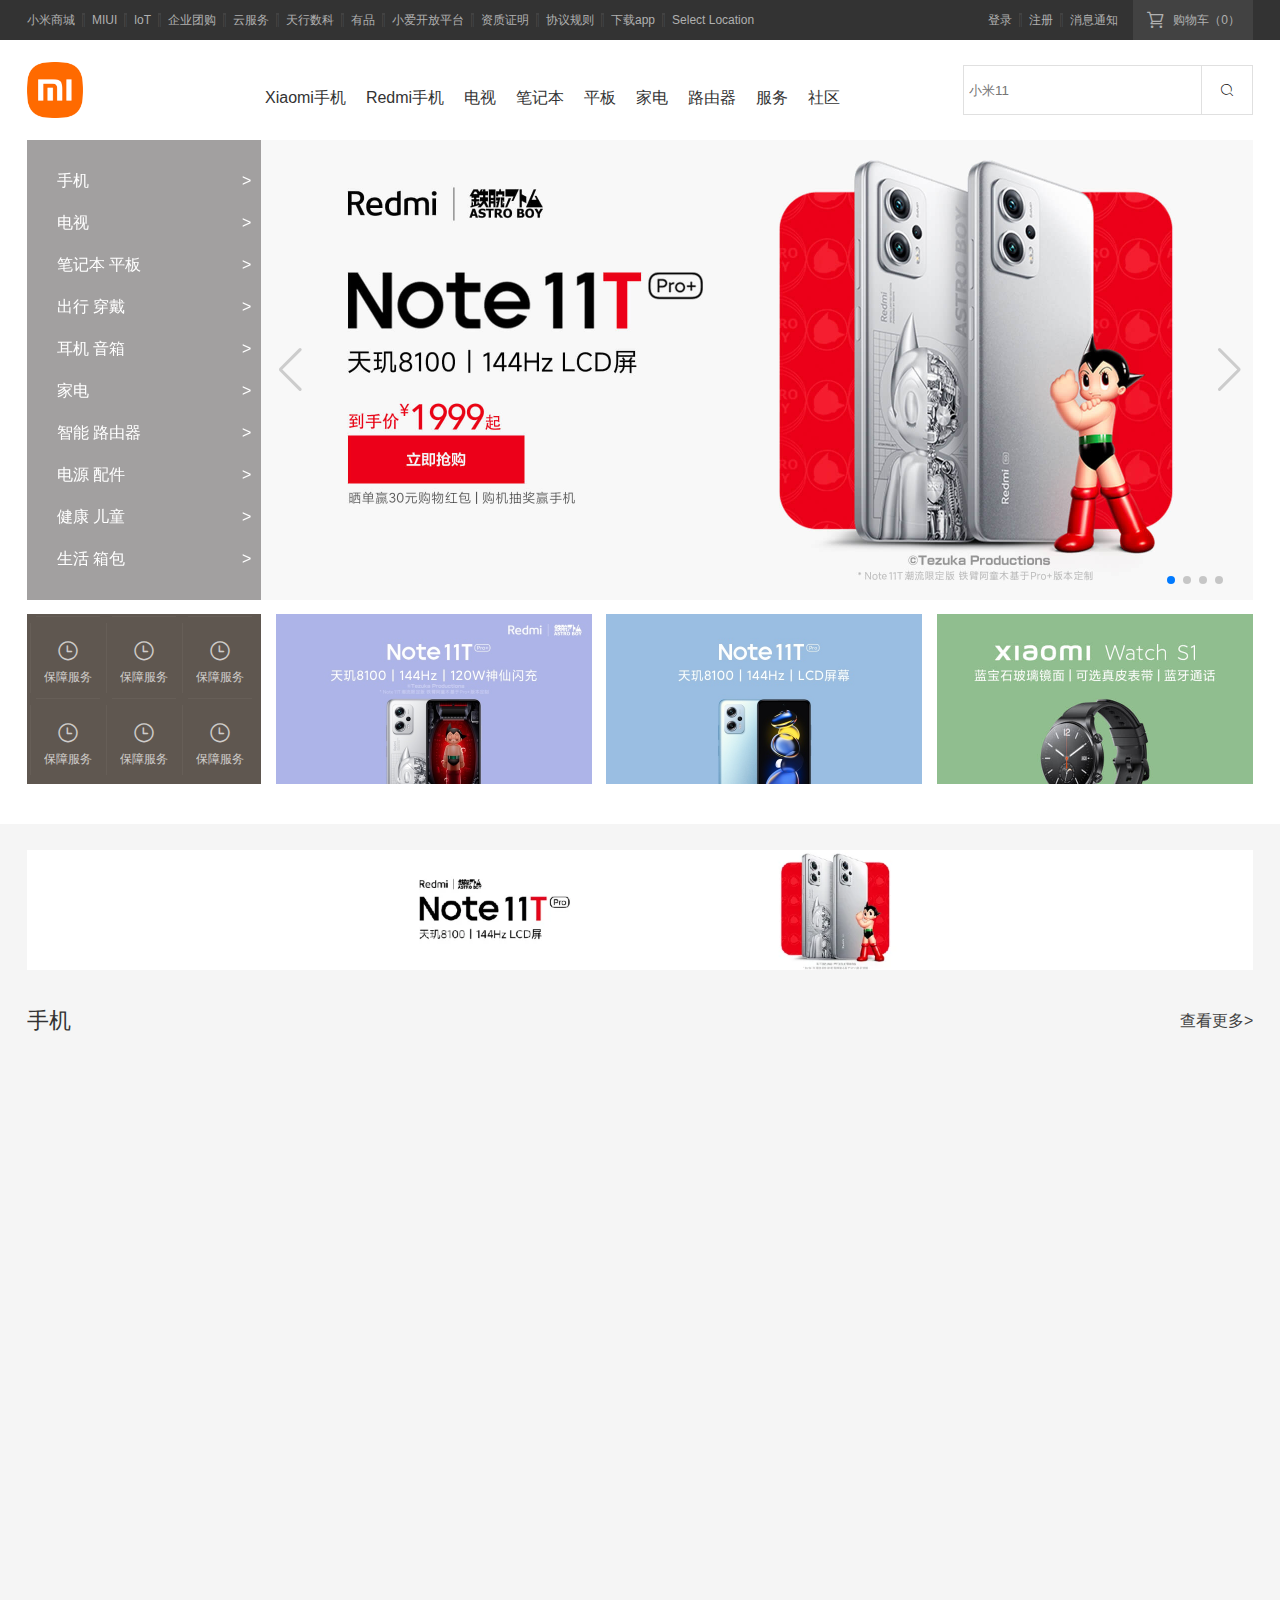
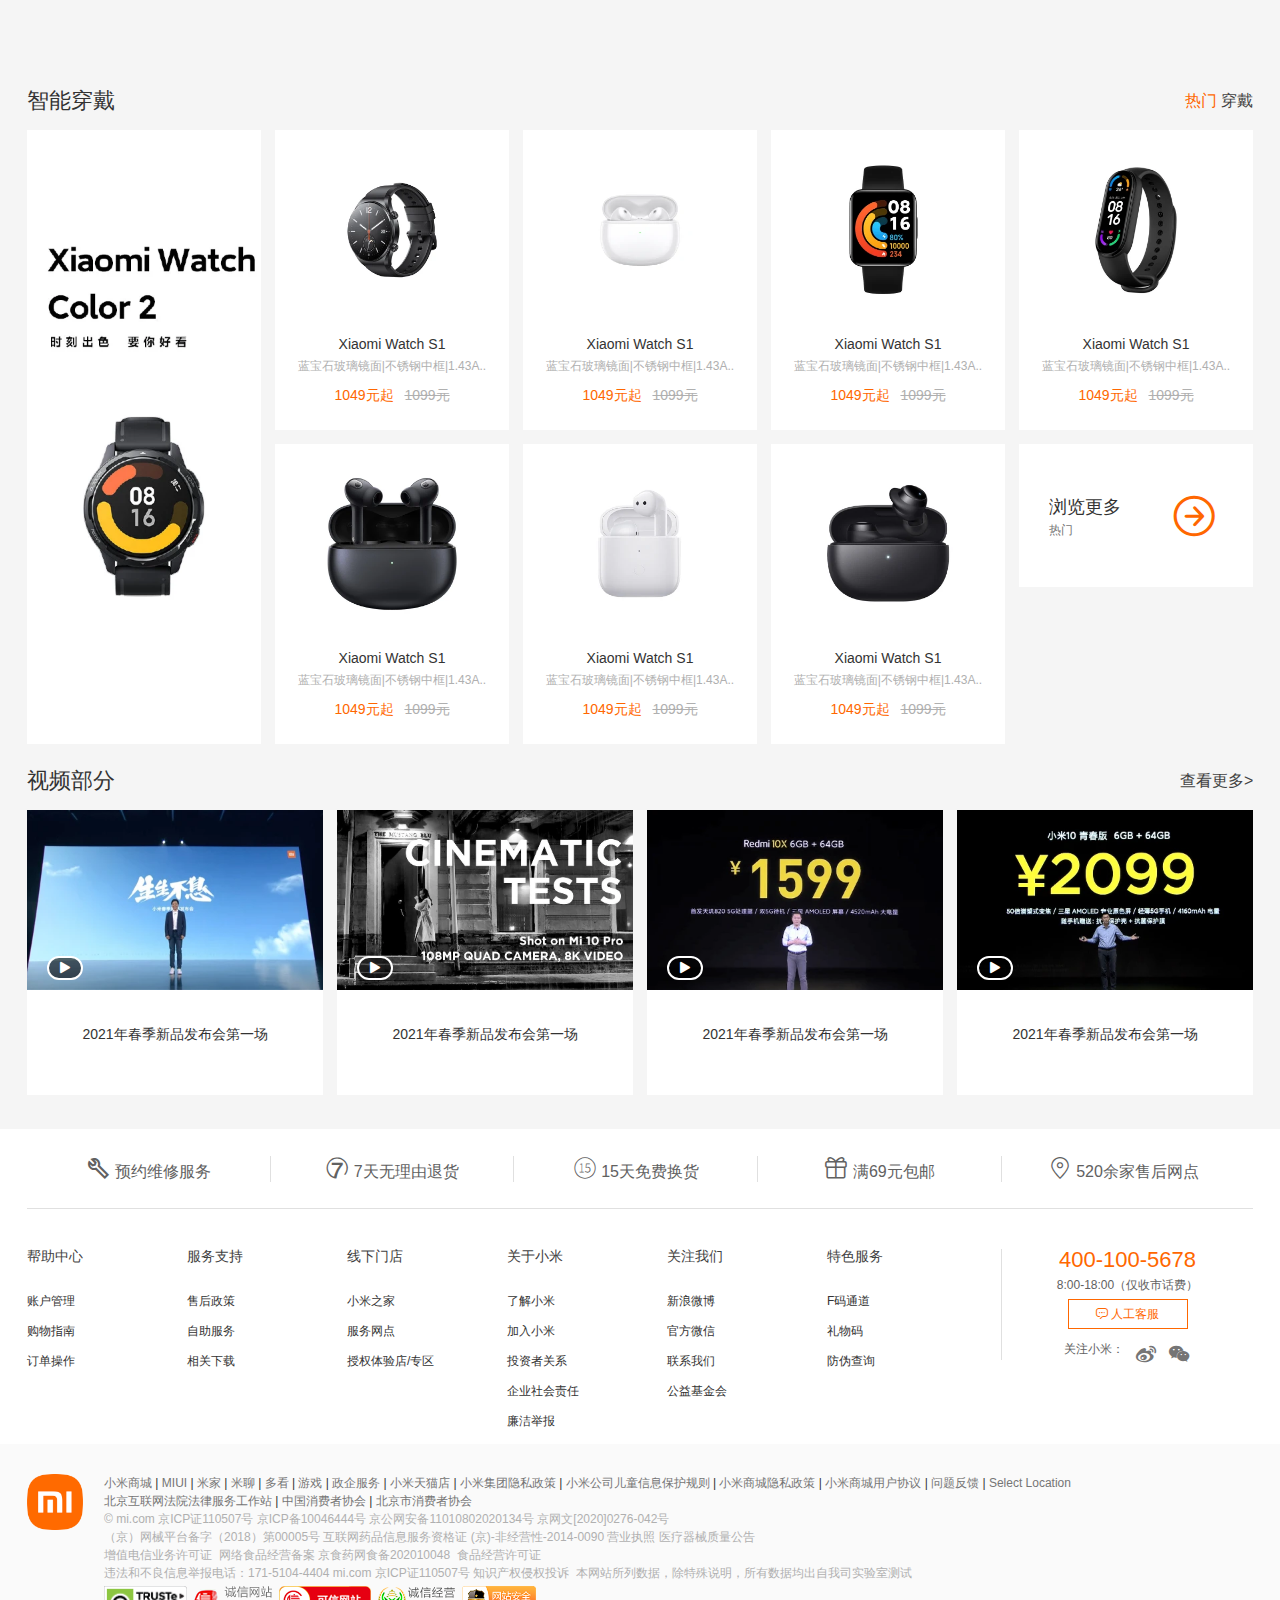
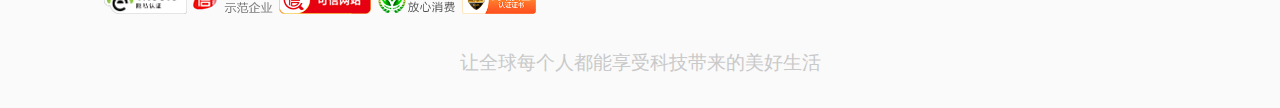
==== commit b3578caf: "v1.0.2" ====
--- a/src/index.html
+++ b/src/index.html
@@ -2380,13 +2380,10 @@
           </div>
         </h2>
         <div class="phone-main">
-          <div class="left">
-            <a href="javascript:;">
-              <img src="./images/phone_1.webp" alt="" />
-            </a>
-          </div>
+          <div class="left"></div>
+
           <div class="right">
-            <div class="right-item">
+            <!-- <div class="right-item">
               <a href="javascript:;">
                 <div class="figure figure-img">
                   <img src="./images/redmi11Tpro+.webp" alt="" />
@@ -2398,8 +2395,8 @@
                   <del>2099元</del>
                 </p>
               </a>
-            </div>
-            <div class="right-item">
+            </div> -->
+            <!-- <div class="right-item">
               <a href="javascript:;">
                 <div class="figure figure-img">
                   <img src="./images/ri_2.webp" alt="" />
@@ -2489,7 +2486,7 @@
                   <del>2099元</del>
                 </p>
               </a>
-            </div>
+            </div> -->
           </div>
         </div>
       </div>
@@ -2497,7 +2494,7 @@
       <div class="phone-box">
         <h2 class="title">
           智能穿戴
-          <div class="more">
+          <div class="more Js_more">
             <a href="javascrit:;" class="active">热门</a>
             <a href="javascrit:;">穿戴</a>
           </div>
@@ -2610,7 +2607,7 @@
               </a>
             </div>
           </div>
-          <div class="right watch disnone">
+          <div class="right watch disnone js_www">
             <div class="right-item">
               <a href="javascript:;">
                 <div class="figure figure-img">
@@ -2943,4 +2940,5 @@
   </body>
 </html>
 <script src="./js/index.js" type="module"></script>
-<script src="./js/tab-box.js" type="module"></script>
+<script src="./js/home_render.js" type="module"></script>
+<!-- <script src="./js/tab-box.js" type="module"></script> -->
